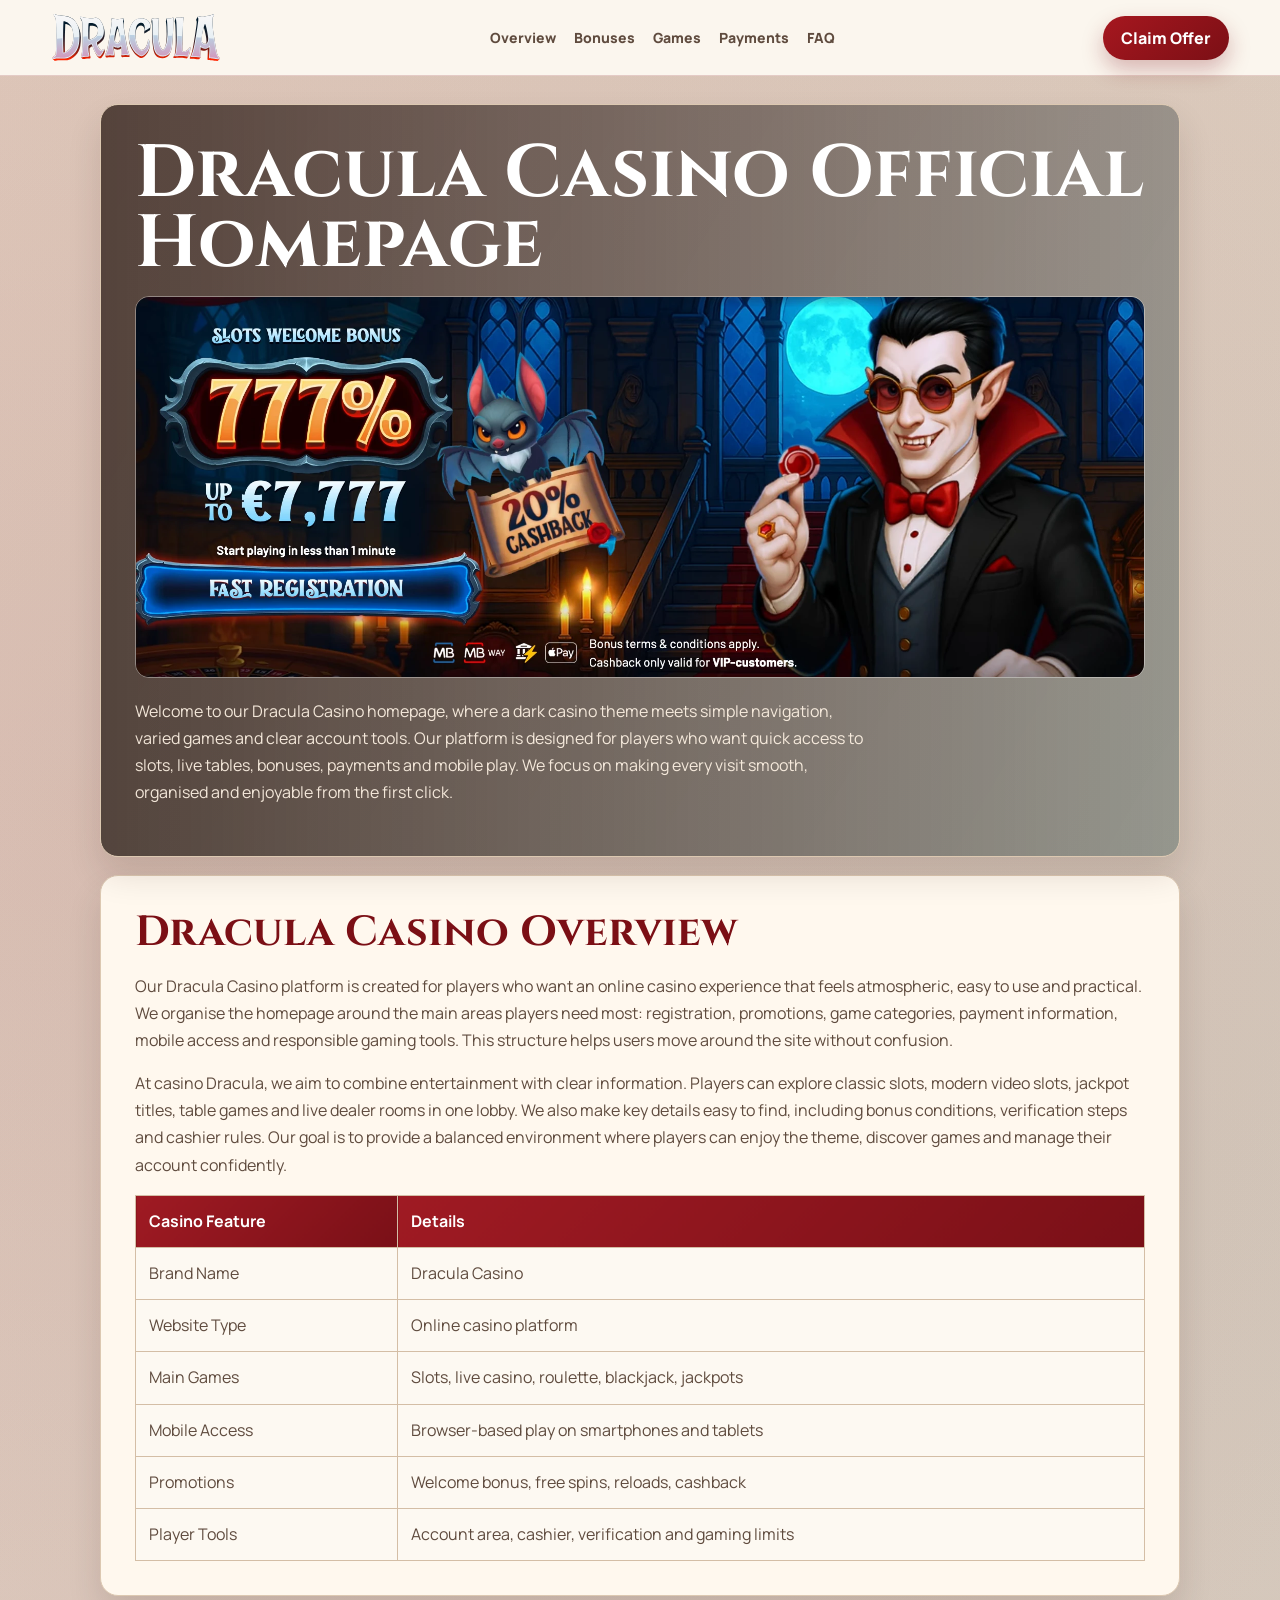
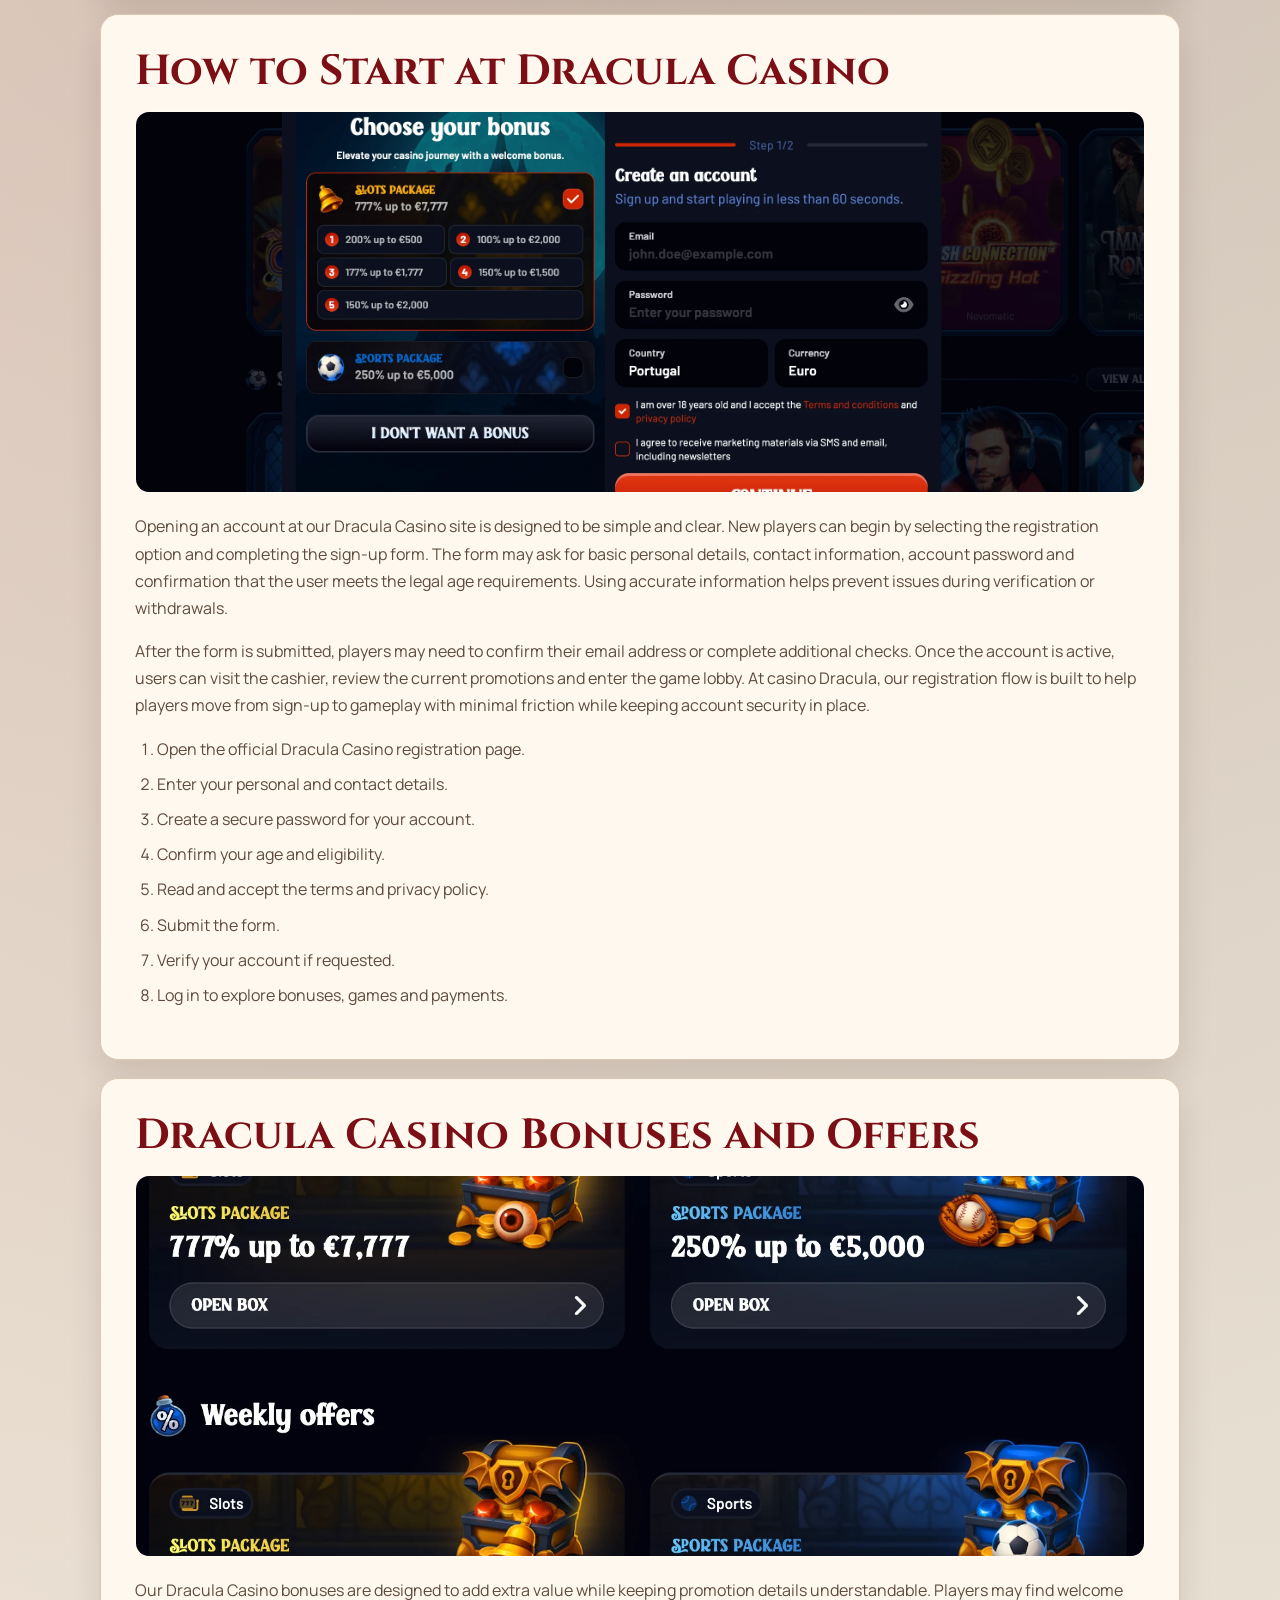
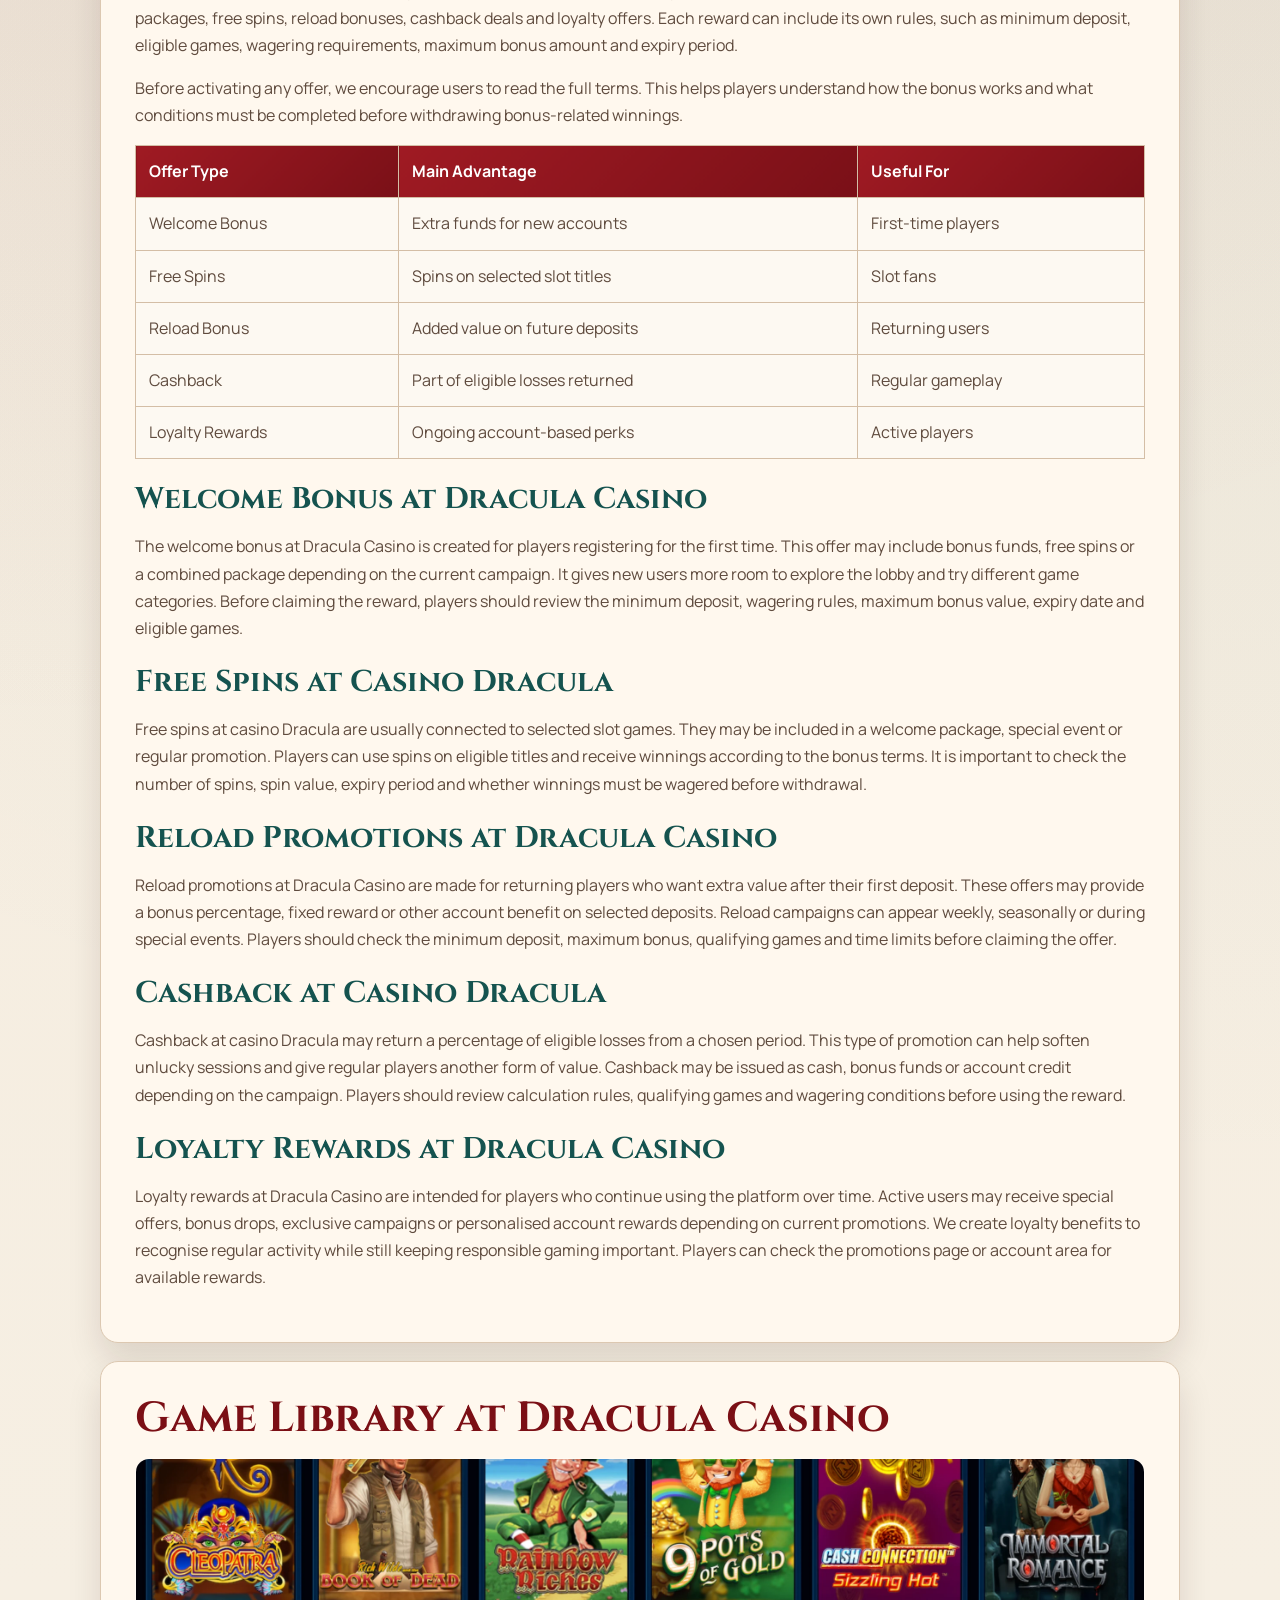
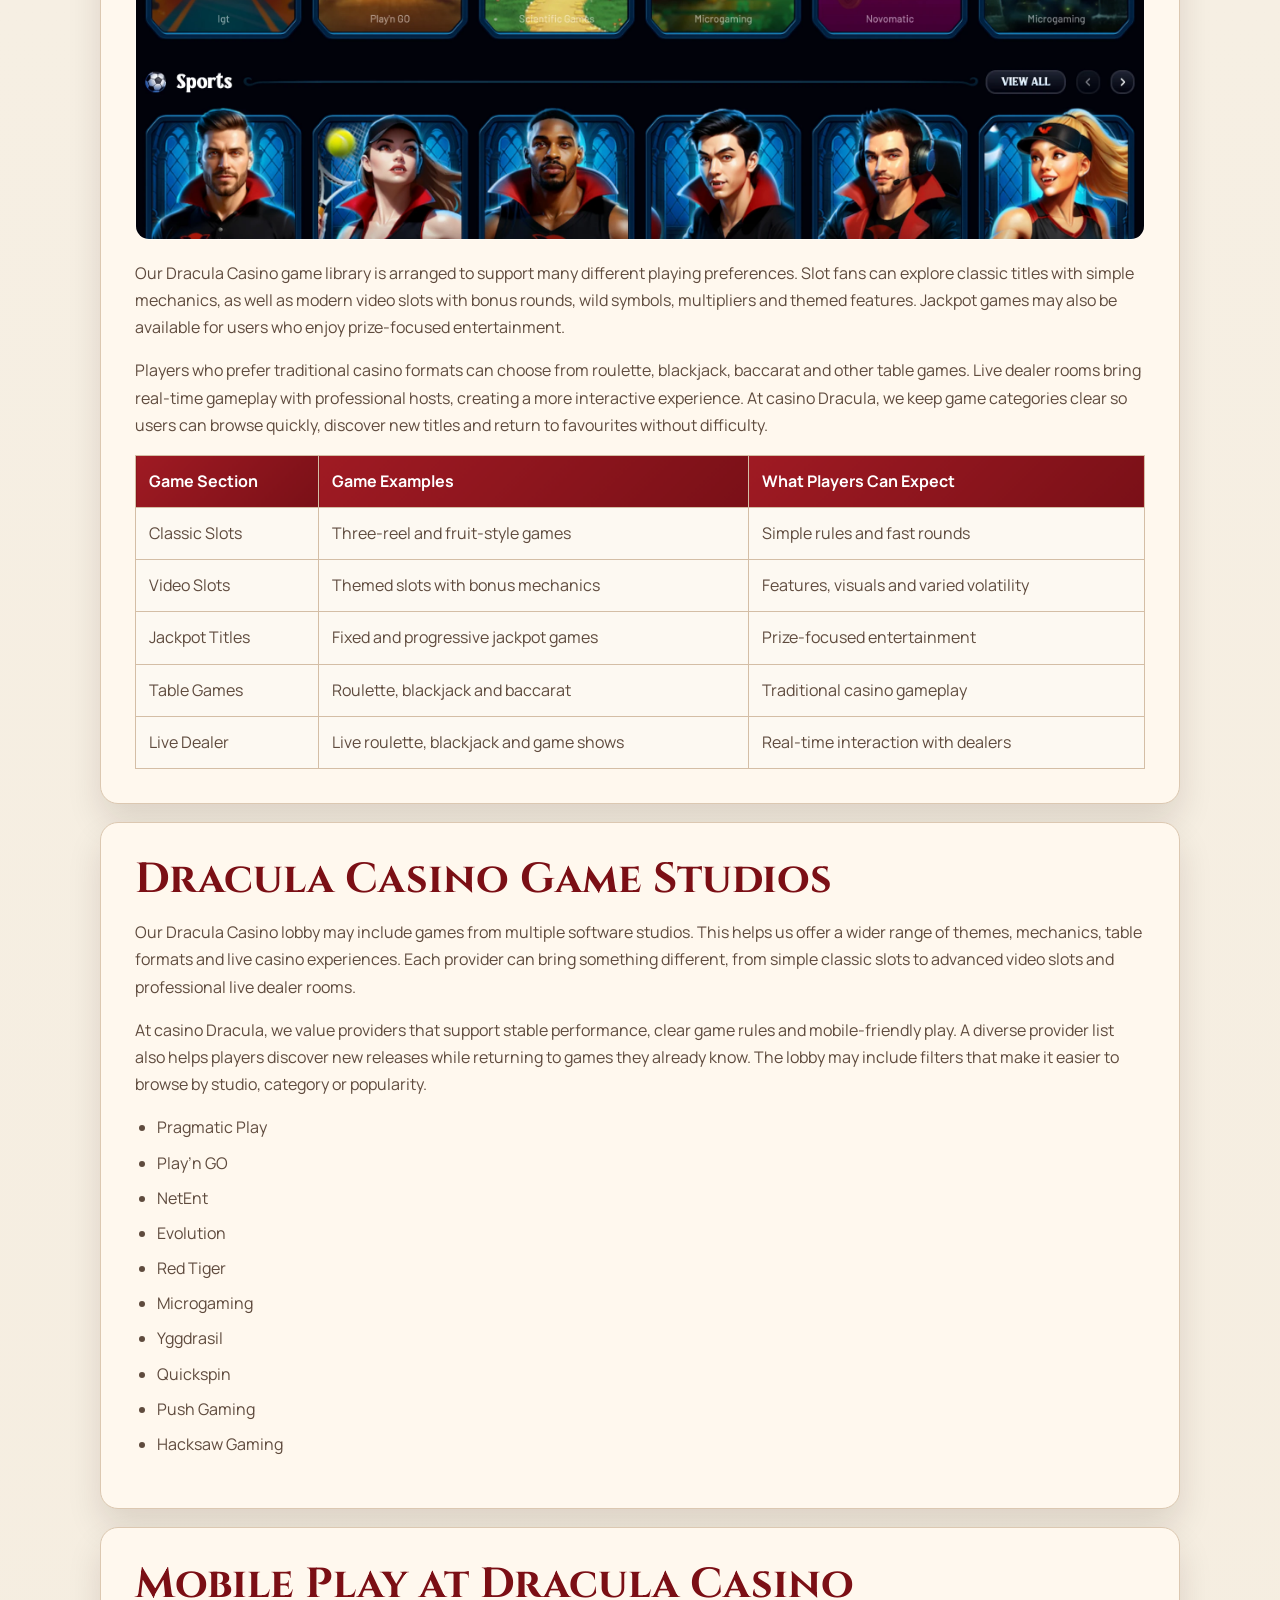
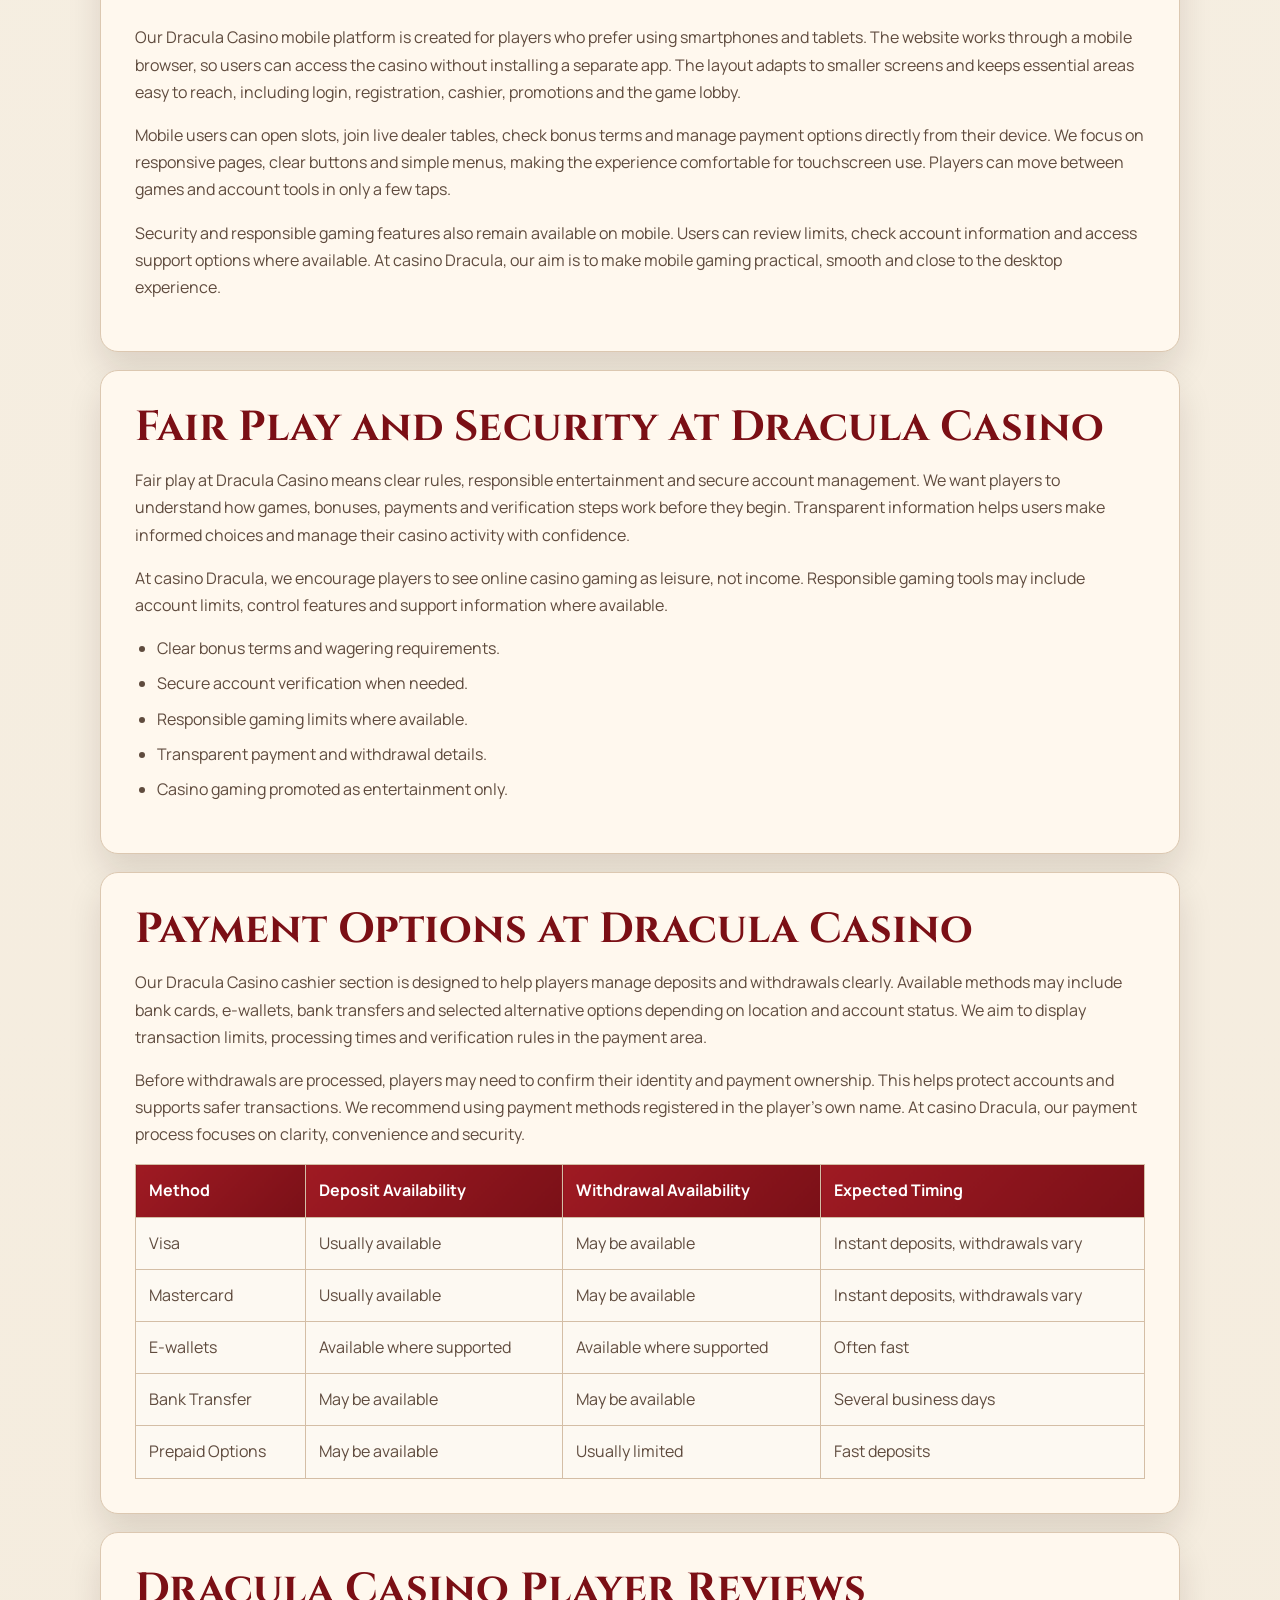
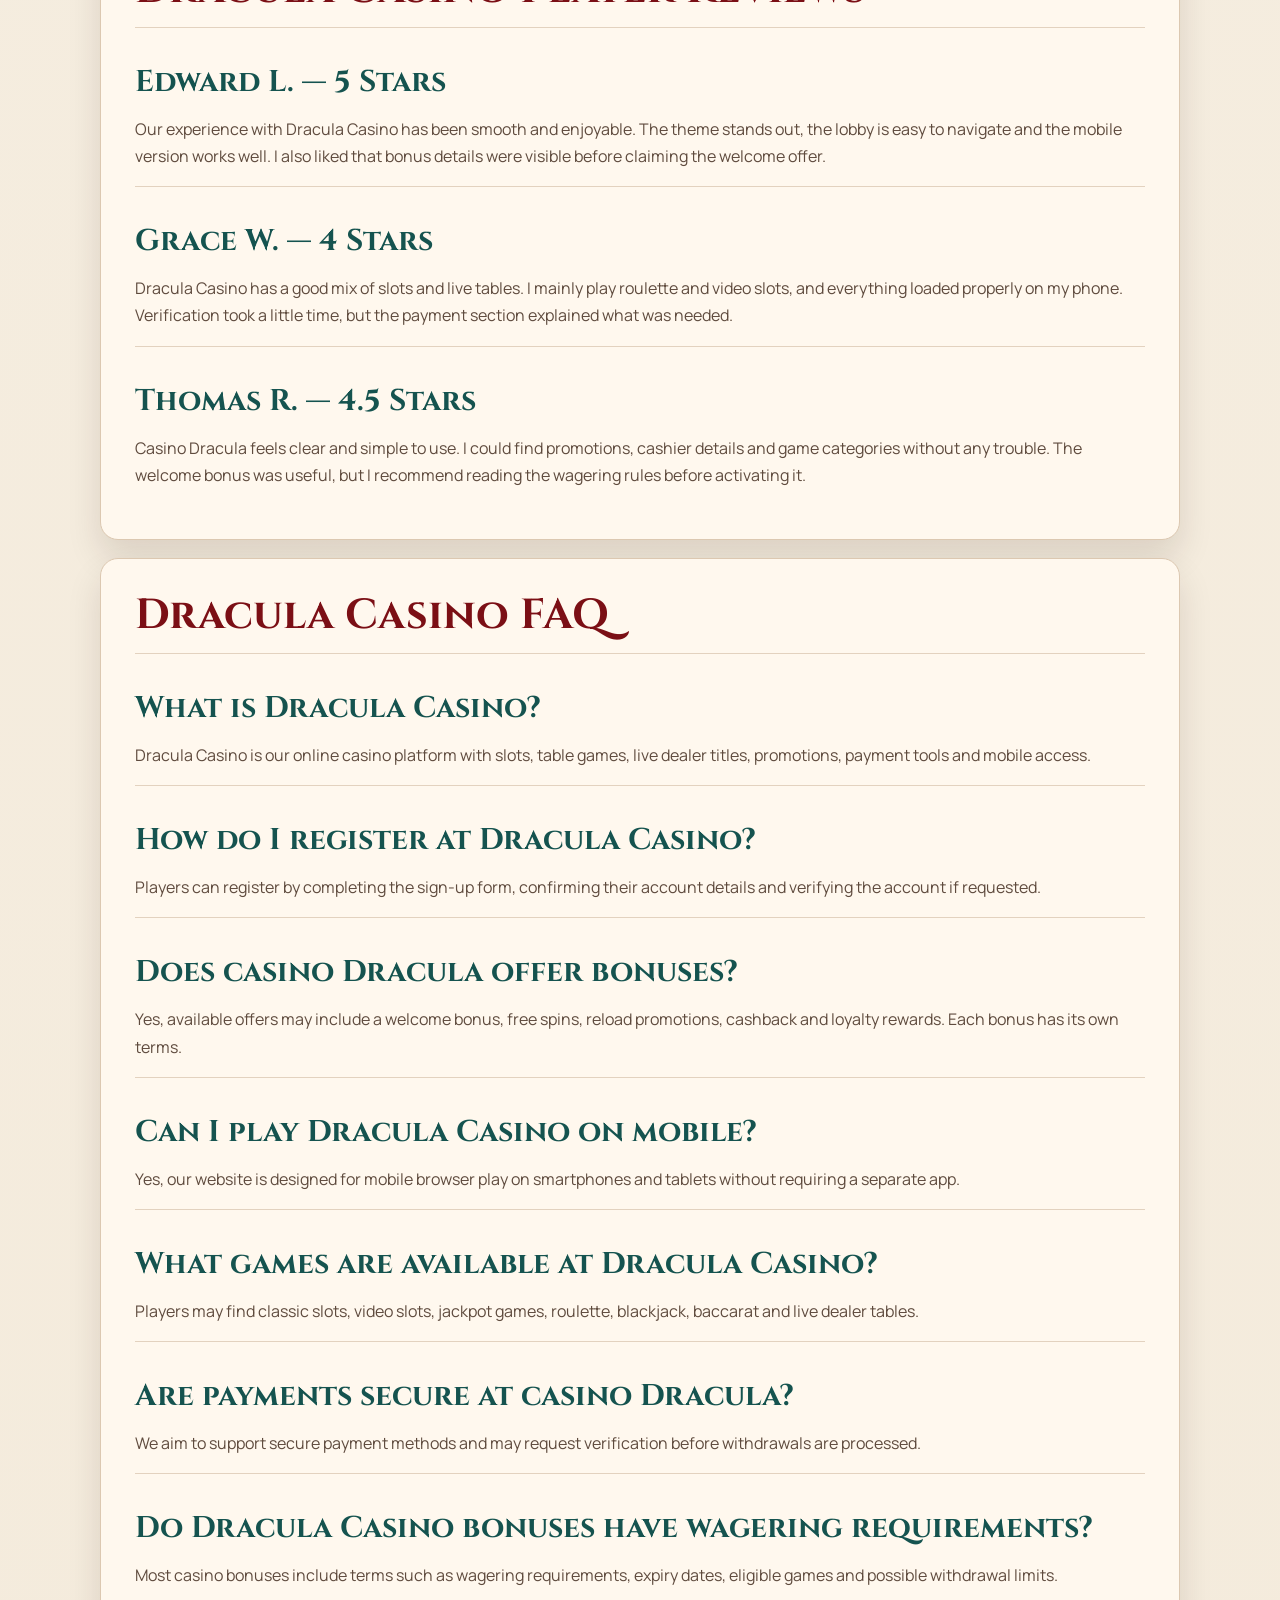
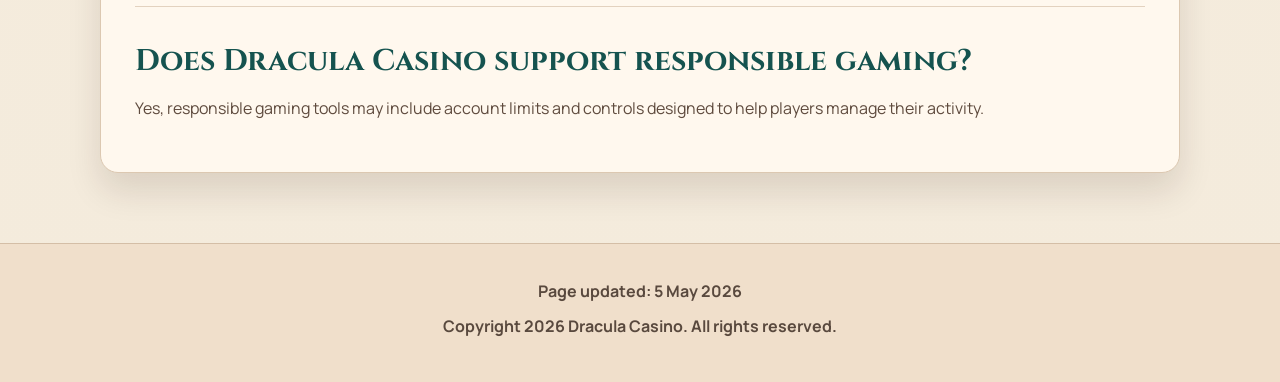
==== index.html @ 19143aee "Create Dracula Casino pidmina homepage variation" ====
<!DOCTYPE html>
<html lang="en-GB">
<head>
  <meta charset="UTF-8">
  <meta name="viewport" content="width=device-width, initial-scale=1.0">
  <title>Dracula Casino Official Site | Welcome Bonus & Online Casino Games</title>
  <meta name="description" content="Visit the official Dracula Casino homepage to explore welcome bonus offers, online slots, live dealer games, secure payment methods, mobile access and current promotions.">
  <link rel="icon" href="dracula casino images/favicon (6).ico">
  <link rel="stylesheet" href="styles.css">
</head>
<body>
  <header class="site-header">
    <a class="brand" href="#home" aria-label="Dracula Casino home">
      <img src="dracula casino images/dracula casino.svg" alt="Dracula Casino logo">
    </a>
    <nav class="top-nav" aria-label="Main navigation">
      <a href="#overview">Overview</a>
      <a href="#bonuses">Bonuses</a>
      <a href="#games">Games</a>
      <a href="#payments">Payments</a>
      <a href="#faq">FAQ</a>
    </nav>
    <a class="header-cta" href="#bonuses">Claim Offer</a>
  </header>

  <main class="page-shell">
    <section>
  <h1 id="home">Dracula Casino Official Homepage</h1>
  <figure class="inline-media hero-media"><img src="dracula casino images/dracula casino.webp" alt="Dracula Casino banner"></figure>
  <p>Welcome to our Dracula Casino homepage, where a dark casino theme meets simple navigation, varied games and clear account tools. Our platform is designed for players who want quick access to slots, live tables, bonuses, payments and mobile play. We focus on making every visit smooth, organised and enjoyable from the first click.</p>
</section>


<section>
  <h2 id="overview">Dracula Casino Overview</h2>
  <p>Our Dracula Casino platform is created for players who want an online casino experience that feels atmospheric, easy to use and practical. We organise the homepage around the main areas players need most: registration, promotions, game categories, payment information, mobile access and responsible gaming tools. This structure helps users move around the site without confusion.</p>
  <p>At casino Dracula, we aim to combine entertainment with clear information. Players can explore classic slots, modern video slots, jackpot titles, table games and live dealer rooms in one lobby. We also make key details easy to find, including bonus conditions, verification steps and cashier rules. Our goal is to provide a balanced environment where players can enjoy the theme, discover games and manage their account confidently.</p>


  <table>
    <thead>
      <tr>
        <th>Casino Feature</th>
        <th>Details</th>
      </tr>
    </thead>
    <tbody>
      <tr>
        <td>Brand Name</td>
        <td>Dracula Casino</td>
      </tr>
      <tr>
        <td>Website Type</td>
        <td>Online casino platform</td>
      </tr>
      <tr>
        <td>Main Games</td>
        <td>Slots, live casino, roulette, blackjack, jackpots</td>
      </tr>
      <tr>
        <td>Mobile Access</td>
        <td>Browser-based play on smartphones and tablets</td>
      </tr>
      <tr>
        <td>Promotions</td>
        <td>Welcome bonus, free spins, reloads, cashback</td>
      </tr>
      <tr>
        <td>Player Tools</td>
        <td>Account area, cashier, verification and gaming limits</td>
      </tr>
    </tbody>
  </table>
</section>


<section>
  <h2 id="start">How to Start at Dracula Casino</h2>
  <figure class="inline-media"><img src="dracula casino images/dracula casino registration.webp" alt="Dracula Casino registration"></figure>
  <p>Opening an account at our Dracula Casino site is designed to be simple and clear. New players can begin by selecting the registration option and completing the sign-up form. The form may ask for basic personal details, contact information, account password and confirmation that the user meets the legal age requirements. Using accurate information helps prevent issues during verification or withdrawals.</p>
  <p>After the form is submitted, players may need to confirm their email address or complete additional checks. Once the account is active, users can visit the cashier, review the current promotions and enter the game lobby. At casino Dracula, our registration flow is built to help players move from sign-up to gameplay with minimal friction while keeping account security in place.</p>


  <ol>
    <li>Open the official Dracula Casino registration page.</li>
    <li>Enter your personal and contact details.</li>
    <li>Create a secure password for your account.</li>
    <li>Confirm your age and eligibility.</li>
    <li>Read and accept the terms and privacy policy.</li>
    <li>Submit the form.</li>
    <li>Verify your account if requested.</li>
    <li>Log in to explore bonuses, games and payments.</li>
  </ol>
</section>


<section>
  <h2 id="bonuses">Dracula Casino Bonuses and Offers</h2>
  <figure class="inline-media"><img src="dracula casino images/dracula casino bonuses.webp" alt="Dracula Casino bonuses"></figure>
  <p>Our Dracula Casino bonuses are designed to add extra value while keeping promotion details understandable. Players may find welcome packages, free spins, reload bonuses, cashback deals and loyalty offers. Each reward can include its own rules, such as minimum deposit, eligible games, wagering requirements, maximum bonus amount and expiry period.</p>
  <p>Before activating any offer, we encourage users to read the full terms. This helps players understand how the bonus works and what conditions must be completed before withdrawing bonus-related winnings.</p>


  <table>
    <thead>
      <tr>
        <th>Offer Type</th>
        <th>Main Advantage</th>
        <th>Useful For</th>
      </tr>
    </thead>
    <tbody>
      <tr>
        <td>Welcome Bonus</td>
        <td>Extra funds for new accounts</td>
        <td>First-time players</td>
      </tr>
      <tr>
        <td>Free Spins</td>
        <td>Spins on selected slot titles</td>
        <td>Slot fans</td>
      </tr>
      <tr>
        <td>Reload Bonus</td>
        <td>Added value on future deposits</td>
        <td>Returning users</td>
      </tr>
      <tr>
        <td>Cashback</td>
        <td>Part of eligible losses returned</td>
        <td>Regular gameplay</td>
      </tr>
      <tr>
        <td>Loyalty Rewards</td>
        <td>Ongoing account-based perks</td>
        <td>Active players</td>
      </tr>
    </tbody>
  </table>


  <h3>Welcome Bonus at Dracula Casino</h3>
  <p>The welcome bonus at Dracula Casino is created for players registering for the first time. This offer may include bonus funds, free spins or a combined package depending on the current campaign. It gives new users more room to explore the lobby and try different game categories. Before claiming the reward, players should review the minimum deposit, wagering rules, maximum bonus value, expiry date and eligible games.</p>


  <h3>Free Spins at Casino Dracula</h3>
  <p>Free spins at casino Dracula are usually connected to selected slot games. They may be included in a welcome package, special event or regular promotion. Players can use spins on eligible titles and receive winnings according to the bonus terms. It is important to check the number of spins, spin value, expiry period and whether winnings must be wagered before withdrawal.</p>


  <h3>Reload Promotions at Dracula Casino</h3>
  <p>Reload promotions at Dracula Casino are made for returning players who want extra value after their first deposit. These offers may provide a bonus percentage, fixed reward or other account benefit on selected deposits. Reload campaigns can appear weekly, seasonally or during special events. Players should check the minimum deposit, maximum bonus, qualifying games and time limits before claiming the offer.</p>


  <h3>Cashback at Casino Dracula</h3>
  <p>Cashback at casino Dracula may return a percentage of eligible losses from a chosen period. This type of promotion can help soften unlucky sessions and give regular players another form of value. Cashback may be issued as cash, bonus funds or account credit depending on the campaign. Players should review calculation rules, qualifying games and wagering conditions before using the reward.</p>


  <h3>Loyalty Rewards at Dracula Casino</h3>
  <p>Loyalty rewards at Dracula Casino are intended for players who continue using the platform over time. Active users may receive special offers, bonus drops, exclusive campaigns or personalised account rewards depending on current promotions. We create loyalty benefits to recognise regular activity while still keeping responsible gaming important. Players can check the promotions page or account area for available rewards.</p>
</section>


<section>
  <h2 id="games">Game Library at Dracula Casino</h2>
  <figure class="inline-media"><img src="dracula casino images/dracula casino game selection.webp" alt="Dracula Casino game library"></figure>
  <p>Our Dracula Casino game library is arranged to support many different playing preferences. Slot fans can explore classic titles with simple mechanics, as well as modern video slots with bonus rounds, wild symbols, multipliers and themed features. Jackpot games may also be available for users who enjoy prize-focused entertainment.</p>
  <p>Players who prefer traditional casino formats can choose from roulette, blackjack, baccarat and other table games. Live dealer rooms bring real-time gameplay with professional hosts, creating a more interactive experience. At casino Dracula, we keep game categories clear so users can browse quickly, discover new titles and return to favourites without difficulty.</p>


  <table>
    <thead>
      <tr>
        <th>Game Section</th>
        <th>Game Examples</th>
        <th>What Players Can Expect</th>
      </tr>
    </thead>
    <tbody>
      <tr>
        <td>Classic Slots</td>
        <td>Three-reel and fruit-style games</td>
        <td>Simple rules and fast rounds</td>
      </tr>
      <tr>
        <td>Video Slots</td>
        <td>Themed slots with bonus mechanics</td>
        <td>Features, visuals and varied volatility</td>
      </tr>
      <tr>
        <td>Jackpot Titles</td>
        <td>Fixed and progressive jackpot games</td>
        <td>Prize-focused entertainment</td>
      </tr>
      <tr>
        <td>Table Games</td>
        <td>Roulette, blackjack and baccarat</td>
        <td>Traditional casino gameplay</td>
      </tr>
      <tr>
        <td>Live Dealer</td>
        <td>Live roulette, blackjack and game shows</td>
        <td>Real-time interaction with dealers</td>
      </tr>
    </tbody>
  </table>
</section>


<section>
  <h2 id="studios">Dracula Casino Game Studios</h2>
  <p>Our Dracula Casino lobby may include games from multiple software studios. This helps us offer a wider range of themes, mechanics, table formats and live casino experiences. Each provider can bring something different, from simple classic slots to advanced video slots and professional live dealer rooms.</p>
  <p>At casino Dracula, we value providers that support stable performance, clear game rules and mobile-friendly play. A diverse provider list also helps players discover new releases while returning to games they already know. The lobby may include filters that make it easier to browse by studio, category or popularity.</p>


  <ul>
    <li>Pragmatic Play</li>
    <li>Play’n GO</li>
    <li>NetEnt</li>
    <li>Evolution</li>
    <li>Red Tiger</li>
    <li>Microgaming</li>
    <li>Yggdrasil</li>
    <li>Quickspin</li>
    <li>Push Gaming</li>
    <li>Hacksaw Gaming</li>
  </ul>
</section>


<section>
  <h2 id="mobile">Mobile Play at Dracula Casino</h2>
  <p>Our Dracula Casino mobile platform is created for players who prefer using smartphones and tablets. The website works through a mobile browser, so users can access the casino without installing a separate app. The layout adapts to smaller screens and keeps essential areas easy to reach, including login, registration, cashier, promotions and the game lobby.</p>
  <p>Mobile users can open slots, join live dealer tables, check bonus terms and manage payment options directly from their device. We focus on responsive pages, clear buttons and simple menus, making the experience comfortable for touchscreen use. Players can move between games and account tools in only a few taps.</p>
  <p>Security and responsible gaming features also remain available on mobile. Users can review limits, check account information and access support options where available. At casino Dracula, our aim is to make mobile gaming practical, smooth and close to the desktop experience.</p>
</section>


<section>
  <h2 id="fairplay">Fair Play and Security at Dracula Casino</h2>
  <p>Fair play at Dracula Casino means clear rules, responsible entertainment and secure account management. We want players to understand how games, bonuses, payments and verification steps work before they begin. Transparent information helps users make informed choices and manage their casino activity with confidence.</p>
  <p>At casino Dracula, we encourage players to see online casino gaming as leisure, not income. Responsible gaming tools may include account limits, control features and support information where available.</p>


  <ul>
    <li>Clear bonus terms and wagering requirements.</li>
    <li>Secure account verification when needed.</li>
    <li>Responsible gaming limits where available.</li>
    <li>Transparent payment and withdrawal details.</li>
    <li>Casino gaming promoted as entertainment only.</li>
  </ul>
</section>


<section>
  <h2 id="payments">Payment Options at Dracula Casino</h2>
  <p>Our Dracula Casino cashier section is designed to help players manage deposits and withdrawals clearly. Available methods may include bank cards, e-wallets, bank transfers and selected alternative options depending on location and account status. We aim to display transaction limits, processing times and verification rules in the payment area.</p>
  <p>Before withdrawals are processed, players may need to confirm their identity and payment ownership. This helps protect accounts and supports safer transactions. We recommend using payment methods registered in the player’s own name. At casino Dracula, our payment process focuses on clarity, convenience and security.</p>


  <table>
    <thead>
      <tr>
        <th>Method</th>
        <th>Deposit Availability</th>
        <th>Withdrawal Availability</th>
        <th>Expected Timing</th>
      </tr>
    </thead>
    <tbody>
      <tr>
        <td>Visa</td>
        <td>Usually available</td>
        <td>May be available</td>
        <td>Instant deposits, withdrawals vary</td>
      </tr>
      <tr>
        <td>Mastercard</td>
        <td>Usually available</td>
        <td>May be available</td>
        <td>Instant deposits, withdrawals vary</td>
      </tr>
      <tr>
        <td>E-wallets</td>
        <td>Available where supported</td>
        <td>Available where supported</td>
        <td>Often fast</td>
      </tr>
      <tr>
        <td>Bank Transfer</td>
        <td>May be available</td>
        <td>May be available</td>
        <td>Several business days</td>
      </tr>
      <tr>
        <td>Prepaid Options</td>
        <td>May be available</td>
        <td>Usually limited</td>
        <td>Fast deposits</td>
      </tr>
    </tbody>
  </table>
</section>


<section>
  <h2 id="reviews">Dracula Casino Player Reviews</h2>


  <article>
    <h3>Edward L. — 5 Stars</h3>
    <p>Our experience with Dracula Casino has been smooth and enjoyable. The theme stands out, the lobby is easy to navigate and the mobile version works well. I also liked that bonus details were visible before claiming the welcome offer.</p>
  </article>


  <article>
    <h3>Grace W. — 4 Stars</h3>
    <p>Dracula Casino has a good mix of slots and live tables. I mainly play roulette and video slots, and everything loaded properly on my phone. Verification took a little time, but the payment section explained what was needed.</p>
  </article>


  <article>
    <h3>Thomas R. — 4.5 Stars</h3>
    <p>Casino Dracula feels clear and simple to use. I could find promotions, cashier details and game categories without any trouble. The welcome bonus was useful, but I recommend reading the wagering rules before activating it.</p>
  </article>
</section>


<section>
  <h2 id="faq">Dracula Casino FAQ</h2>


  <div>
    <h3>What is Dracula Casino?</h3>
    <p>Dracula Casino is our online casino platform with slots, table games, live dealer titles, promotions, payment tools and mobile access.</p>
  </div>


  <div>
    <h3>How do I register at Dracula Casino?</h3>
    <p>Players can register by completing the sign-up form, confirming their account details and verifying the account if requested.</p>
  </div>


  <div>
    <h3>Does casino Dracula offer bonuses?</h3>
    <p>Yes, available offers may include a welcome bonus, free spins, reload promotions, cashback and loyalty rewards. Each bonus has its own terms.</p>
  </div>


  <div>
    <h3>Can I play Dracula Casino on mobile?</h3>
    <p>Yes, our website is designed for mobile browser play on smartphones and tablets without requiring a separate app.</p>
  </div>


  <div>
    <h3>What games are available at Dracula Casino?</h3>
    <p>Players may find classic slots, video slots, jackpot games, roulette, blackjack, baccarat and live dealer tables.</p>
  </div>


  <div>
    <h3>Are payments secure at casino Dracula?</h3>
    <p>We aim to support secure payment methods and may request verification before withdrawals are processed.</p>
  </div>


  <div>
    <h3>Do Dracula Casino bonuses have wagering requirements?</h3>
    <p>Most casino bonuses include terms such as wagering requirements, expiry dates, eligible games and possible withdrawal limits.</p>
  </div>


  <div>
    <h3>Does Dracula Casino support responsible gaming?</h3>
    <p>Yes, responsible gaming tools may include account limits and controls designed to help players manage their activity.</p>
  </div>
</section>
  </main>

  <footer class="site-footer">
    <p>Page updated: <time datetime="2026-05-05">5 May 2026</time></p>
    <p>Copyright 2026 Dracula Casino. All rights reserved.</p>
  </footer>

  <script src="script.js"></script>
</body>
</html>
---- styles.css ----
@import url("https://fonts.googleapis.com/css2?family=Cinzel:wght@600;700;800&family=Manrope:wght@400;500;700;800&display=swap");
:root {
  --bg: #f6efe3;
  --bg-soft: #fdf9f2;
  --ink: #231810;
  --muted: #5f4b3e;
  --line: #dcc8b1;
  --primary: #a6171f;
  --primary-deep: #7b0f15;
  --accent: #1d6660;
  --card: #fff8ee;
  --shadow: 0 18px 34px rgba(41, 20, 6, 0.12);
}
* { box-sizing: border-box; }
html { scroll-behavior: smooth; }
body {
  margin: 0;
  color: var(--ink);
  font-family: "Manrope", "Segoe UI", sans-serif;
  background: radial-gradient(circle at 6% 8%, rgba(166, 23, 31, 0.16), transparent 34%), radial-gradient(circle at 92% 12%, rgba(29, 102, 96, 0.14), transparent 36%), linear-gradient(180deg, #f3e6d5 0%, var(--bg) 48%, #f4ebdc 100%);
}
img { display: block; max-width: 100%; }
a { color: inherit; }
.site-header {
  position: sticky;
  top: 0;
  z-index: 20;
  min-height: 76px;
  display: grid;
  grid-template-columns: auto 1fr auto;
  align-items: center;
  gap: 20px;
  padding: 12px clamp(14px, 4vw, 52px);
  border-bottom: 1px solid rgba(123, 15, 21, 0.18);
  background: rgba(253, 249, 242, 0.94);
  backdrop-filter: blur(10px);
}
.brand img { width: 170px; }
.top-nav { display: flex; justify-content: center; flex-wrap: wrap; gap: 18px; }
.top-nav a { text-decoration: none; font-weight: 800; font-size: 14px; color: var(--muted); }
.top-nav a:hover { color: var(--primary); }
.header-cta {
  min-height: 44px;
  padding: 0 18px;
  border-radius: 999px;
  display: inline-flex;
  align-items: center;
  justify-content: center;
  background: linear-gradient(140deg, var(--primary), var(--primary-deep));
  color: #fff;
  font-weight: 800;
  text-decoration: none;
  box-shadow: 0 10px 22px rgba(123, 15, 21, 0.28);
}
.page-shell {
  width: min(1080px, calc(100% - 28px));
  margin: 28px auto 70px;
  display: grid;
  gap: 18px;
}
.page-shell > section {
  border: 1px solid var(--line);
  border-radius: 18px;
  background: var(--card);
  box-shadow: var(--shadow);
  padding: clamp(20px, 4vw, 34px);
}
.page-shell > section:first-child {
  position: relative;
  overflow: hidden;
  background: linear-gradient(90deg, rgba(35, 24, 16, 0.75), rgba(35, 24, 16, 0.35)), linear-gradient(120deg, rgba(166, 23, 31, 0.24), rgba(29, 102, 96, 0.2)), var(--card);
  color: #fff;
}
.page-shell > section:first-child p { color: rgba(255, 243, 229, 0.92); max-width: 74ch; }
h1, h2, h3 { font-family: "Cinzel", Georgia, serif; letter-spacing: 0; }
h1 { margin: 0 0 16px; line-height: 0.95; font-size: clamp(34px, 7vw, 74px); }
h2 { margin: 0 0 14px; color: var(--primary-deep); line-height: 1.1; font-size: clamp(25px, 4.4vw, 42px); }
h3 { margin: 22px 0 10px; color: #15534f; line-height: 1.2; font-size: clamp(20px, 3.4vw, 30px); }
p, li, td, th { color: var(--muted); line-height: 1.7; }
.page-shell > section:first-child h1,
.page-shell > section:first-child h2,
.page-shell > section:first-child h3 { color: #fff; }
.inline-media { margin: 16px 0 20px; border-radius: 14px; overflow: hidden; border: 1px solid rgba(255, 255, 255, 0.35); }
.inline-media img { width: 100%; max-height: 380px; object-fit: cover; }
.hero-media { margin-top: 8px; }
table { width: 100%; border-collapse: collapse; margin-top: 16px; min-width: 640px; background: var(--bg-soft); }
th, td { text-align: left; vertical-align: top; border: 1px solid #d4bea6; padding: 12px 13px; }
th { color: #fff; background: linear-gradient(135deg, #9f1a23, #7a1017); }
ul, ol { padding-left: 22px; }
li + li { margin-top: 8px; }
.page-shell section:nth-last-child(2) article,
.page-shell section:last-child > div { border-top: 1px solid #e3d2bf; margin-top: 14px; padding-top: 14px; }
.faq-item { border-top: 1px solid #e3d2bf; padding-top: 14px; margin-top: 14px; }
.faq-question {
  width: 100%;
  border: 0;
  background: transparent;
  text-align: left;
  font: inherit;
  color: var(--ink);
  font-family: "Cinzel", Georgia, serif;
  font-size: clamp(18px, 3vw, 24px);
  cursor: pointer;
  display: flex;
  justify-content: space-between;
  align-items: center;
  gap: 12px;
  padding: 0;
}
.faq-question span:last-child { width: 28px; height: 28px; border-radius: 50%; display: inline-flex; align-items: center; justify-content: center; color: #fff; background: var(--accent); font-weight: 900; }
.faq-answer { margin-top: 10px; }
.faq-answer[hidden] { display: none; }
.site-footer { padding: 26px 14px 34px; text-align: center; border-top: 1px solid #d4bea6; background: #f0dfcb; }
.site-footer p { margin: 8px 0; color: #59493e; font-weight: 700; }
@media (max-width: 820px) {
  .site-header { grid-template-columns: auto auto; gap: 8px; min-height: 58px; padding: 10px 12px; }
  .brand img { width: 108px; }
  .top-nav { display: none; }
  .header-cta { min-height: 36px; font-size: 13px; padding: 0 12px; }
  table { min-width: 560px; }
}
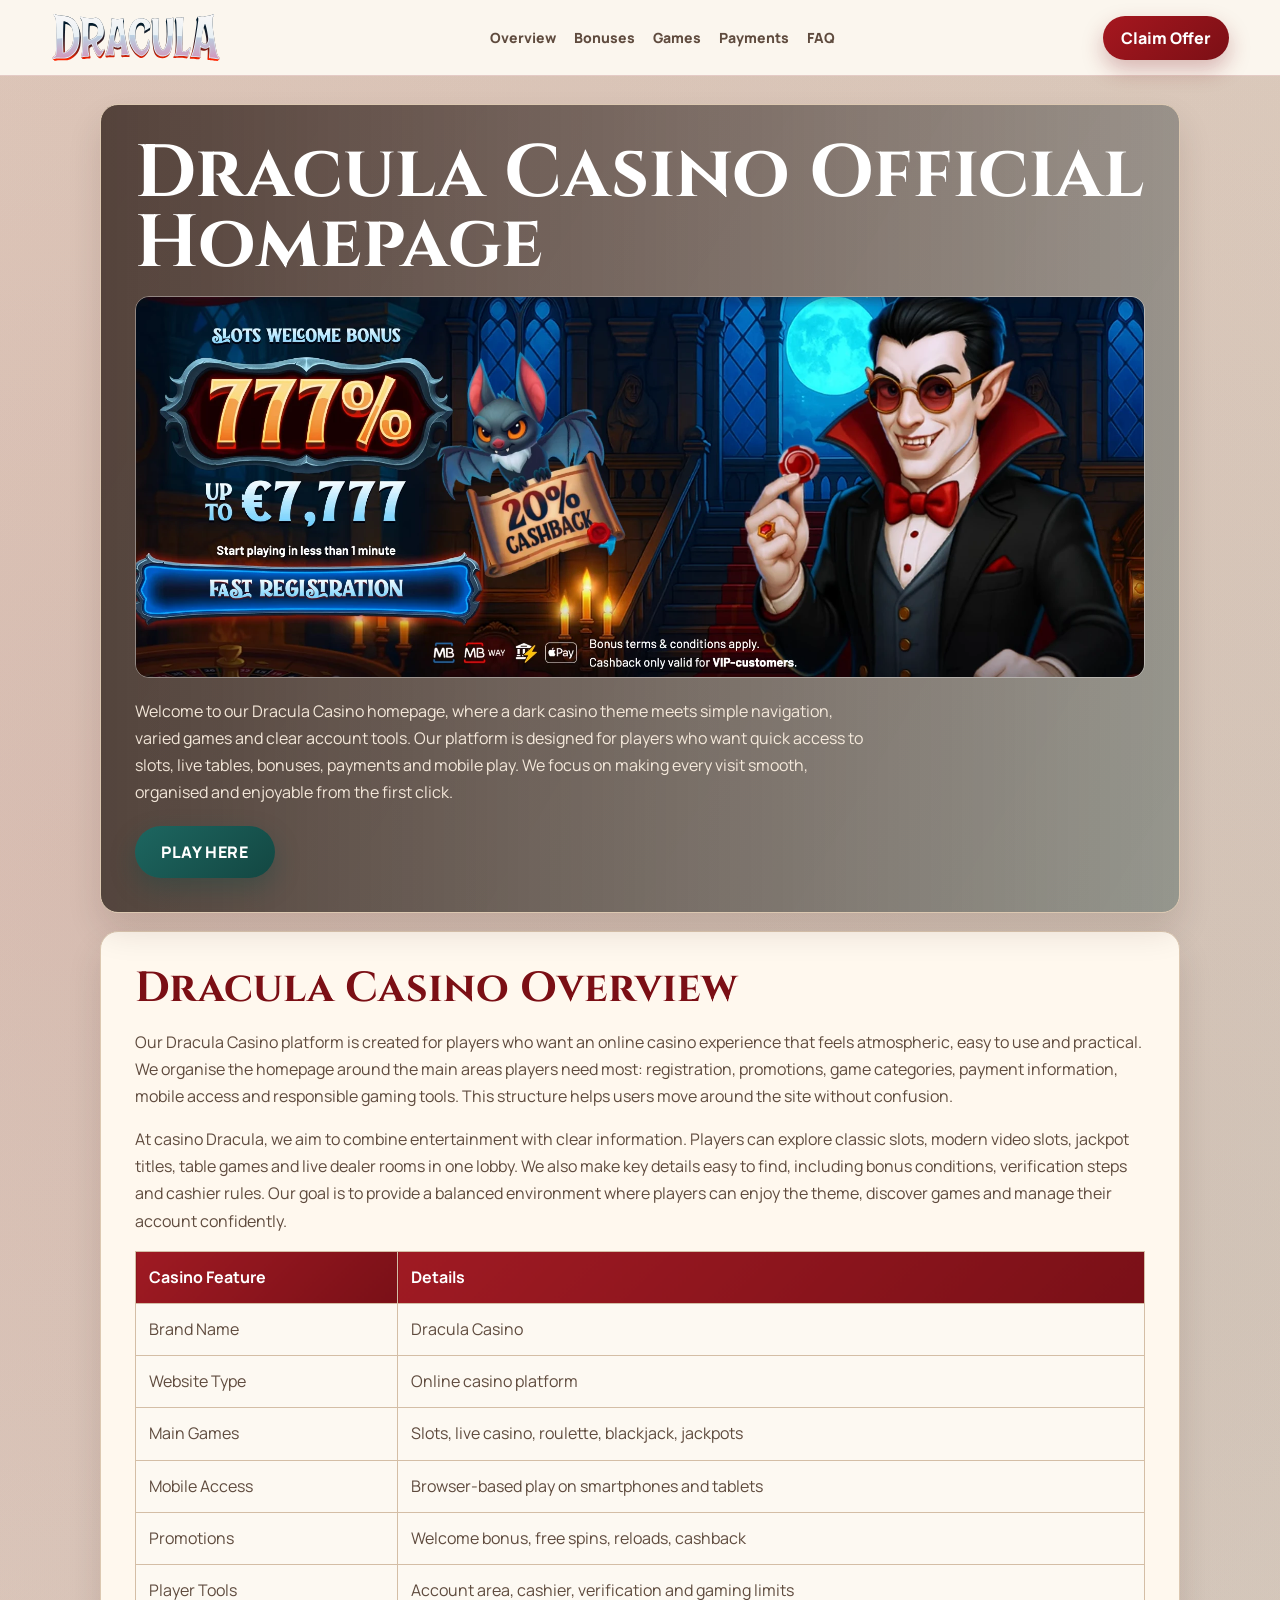
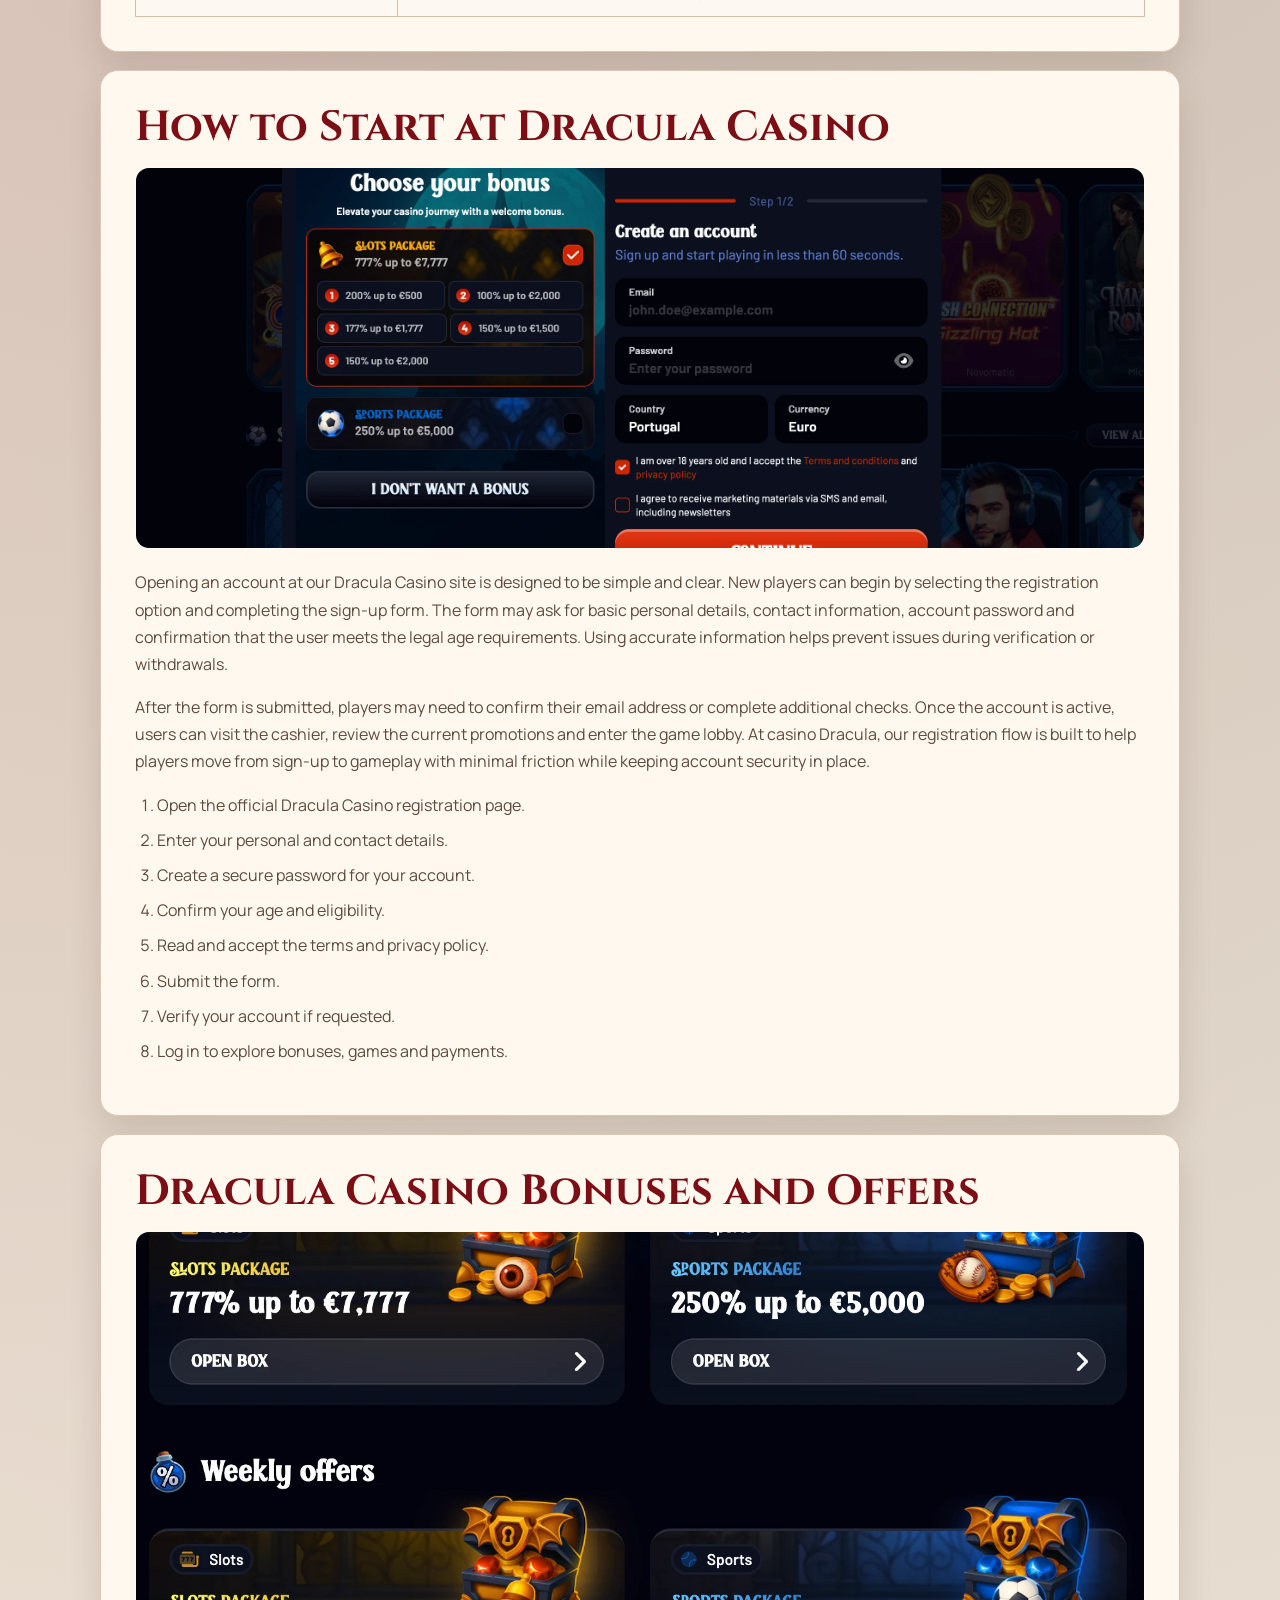
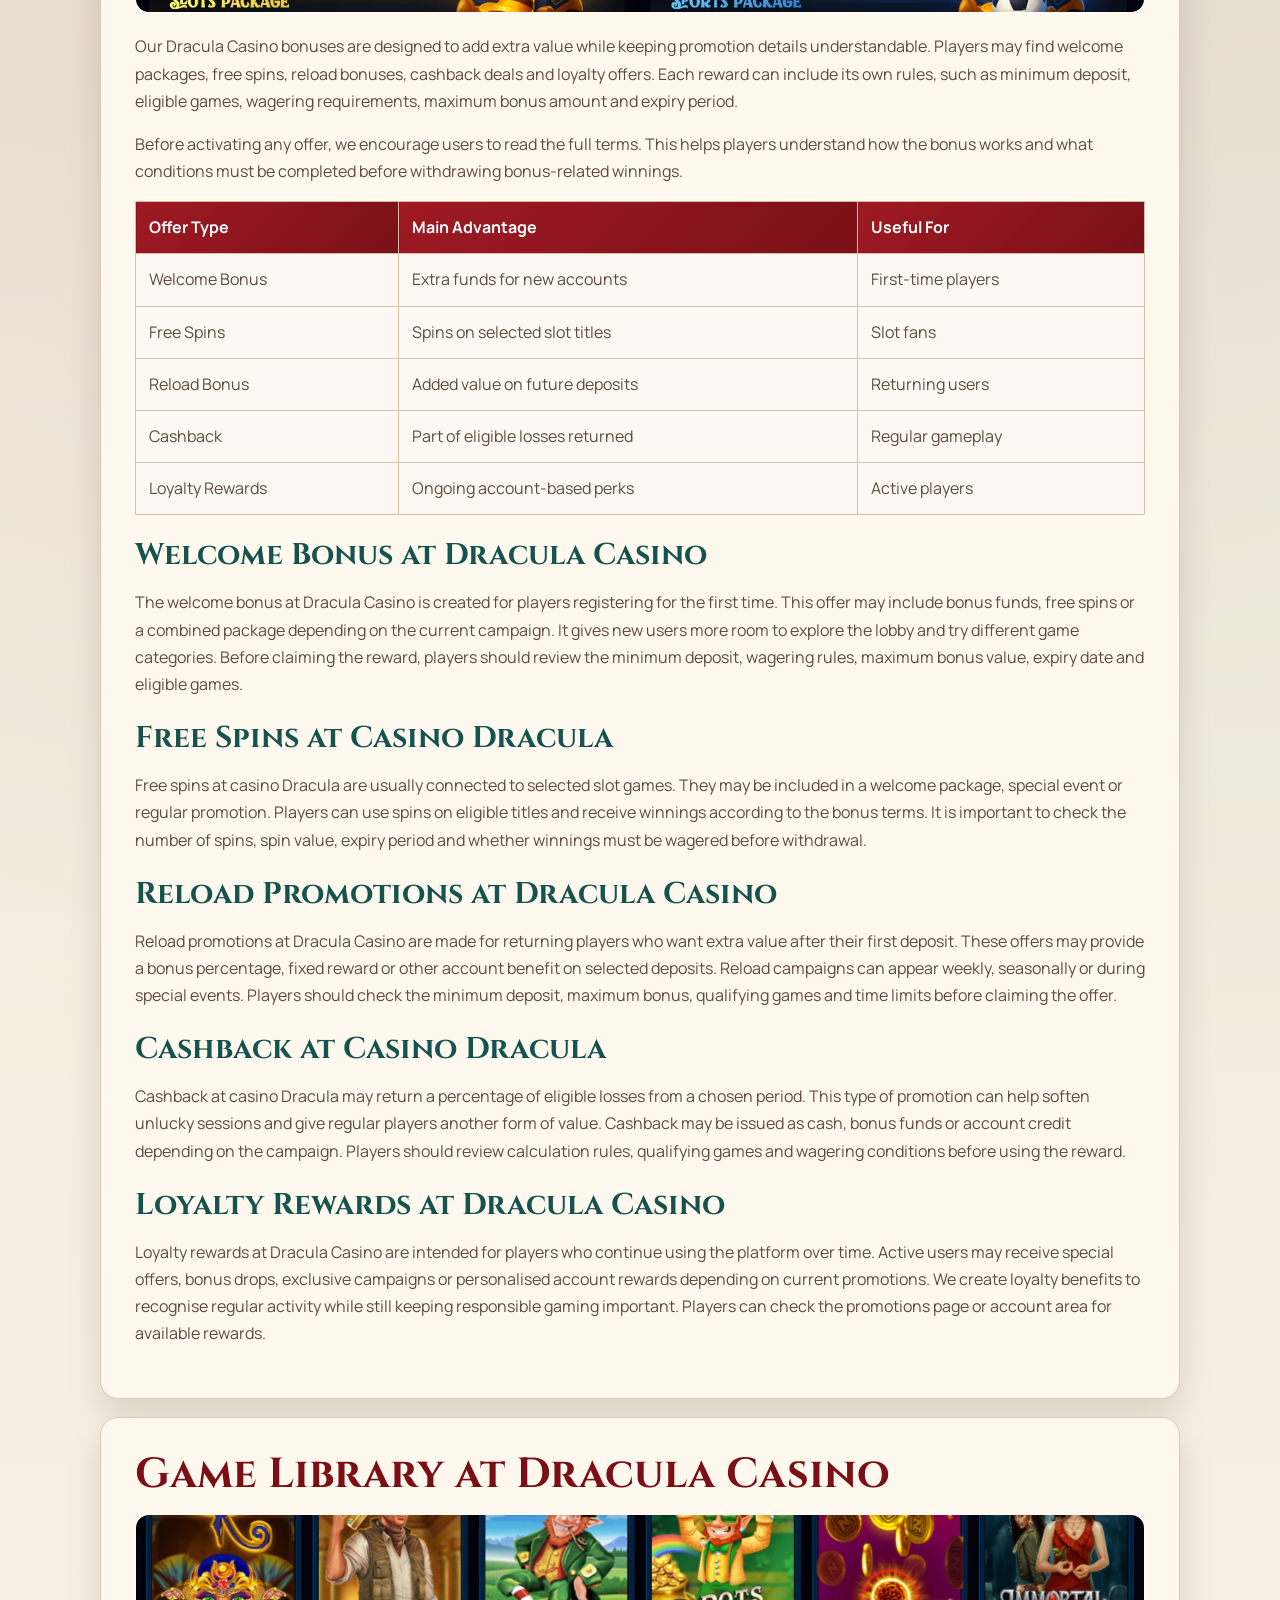
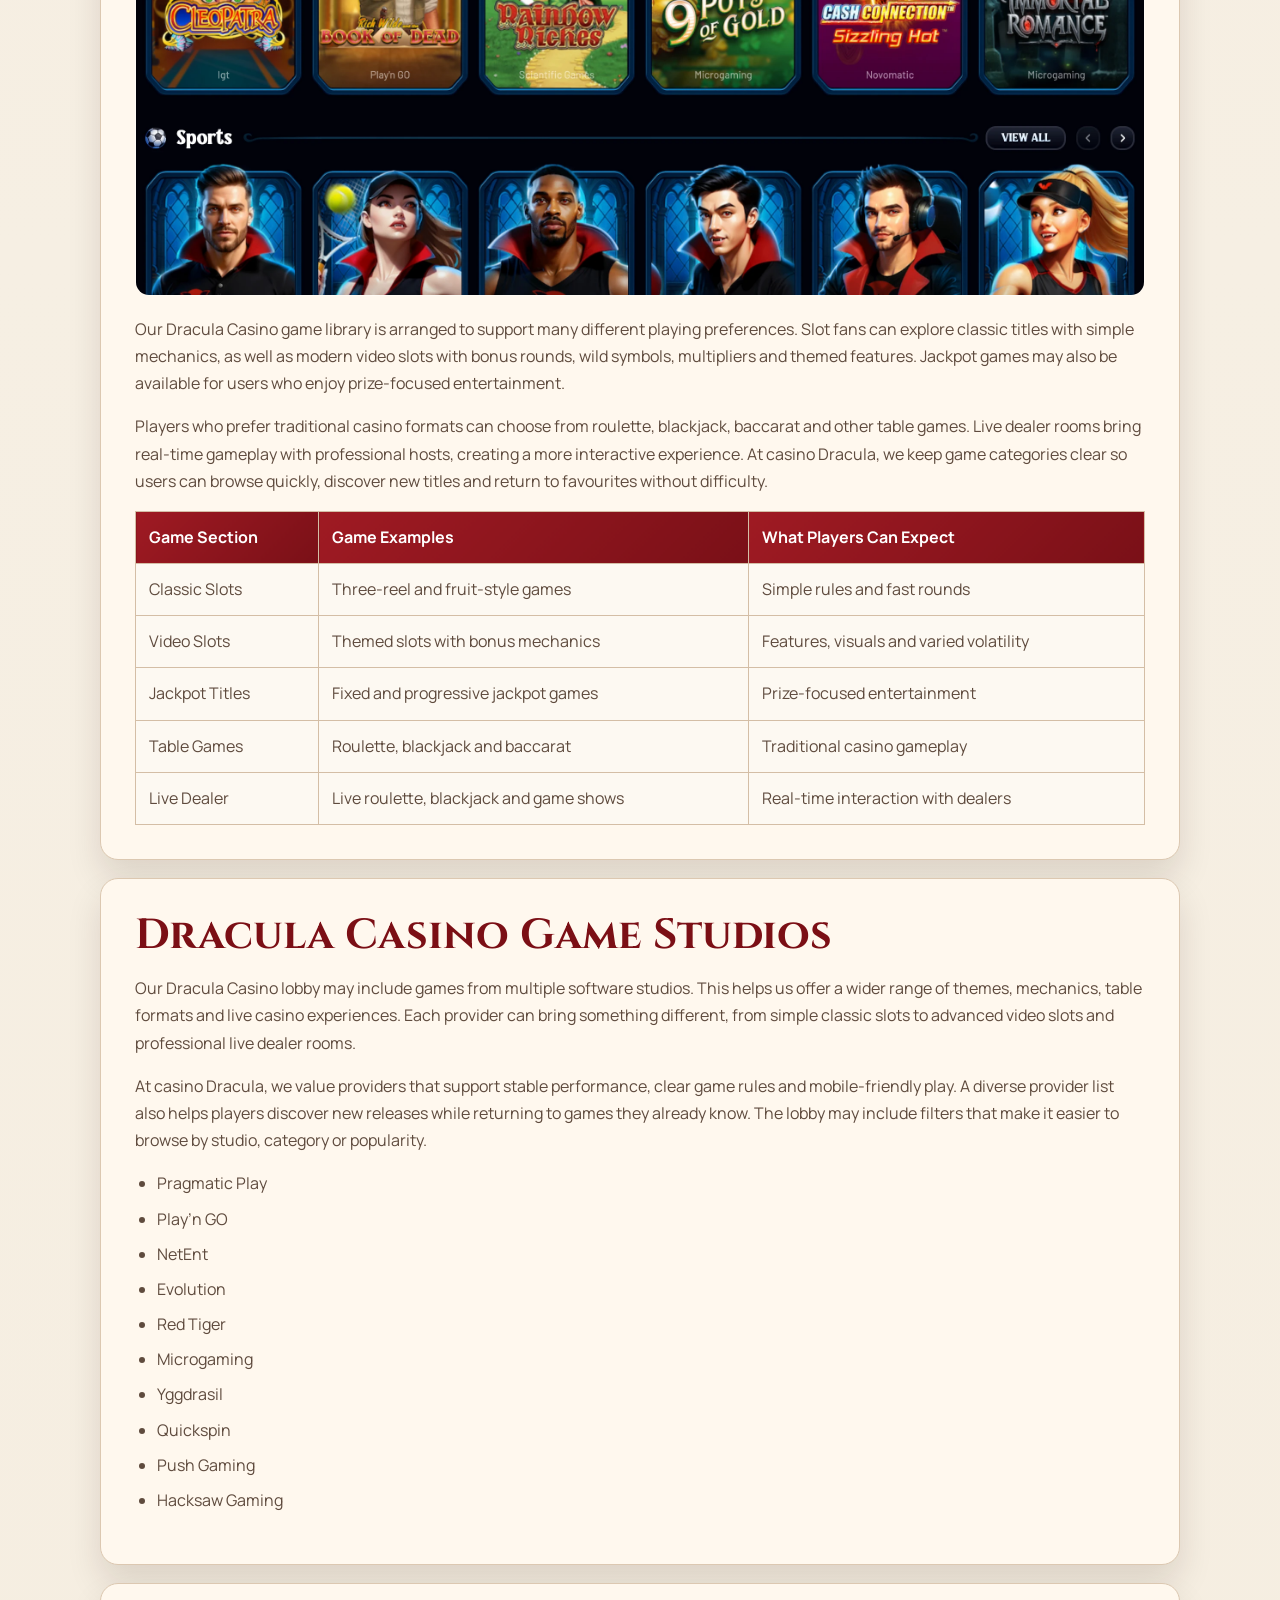
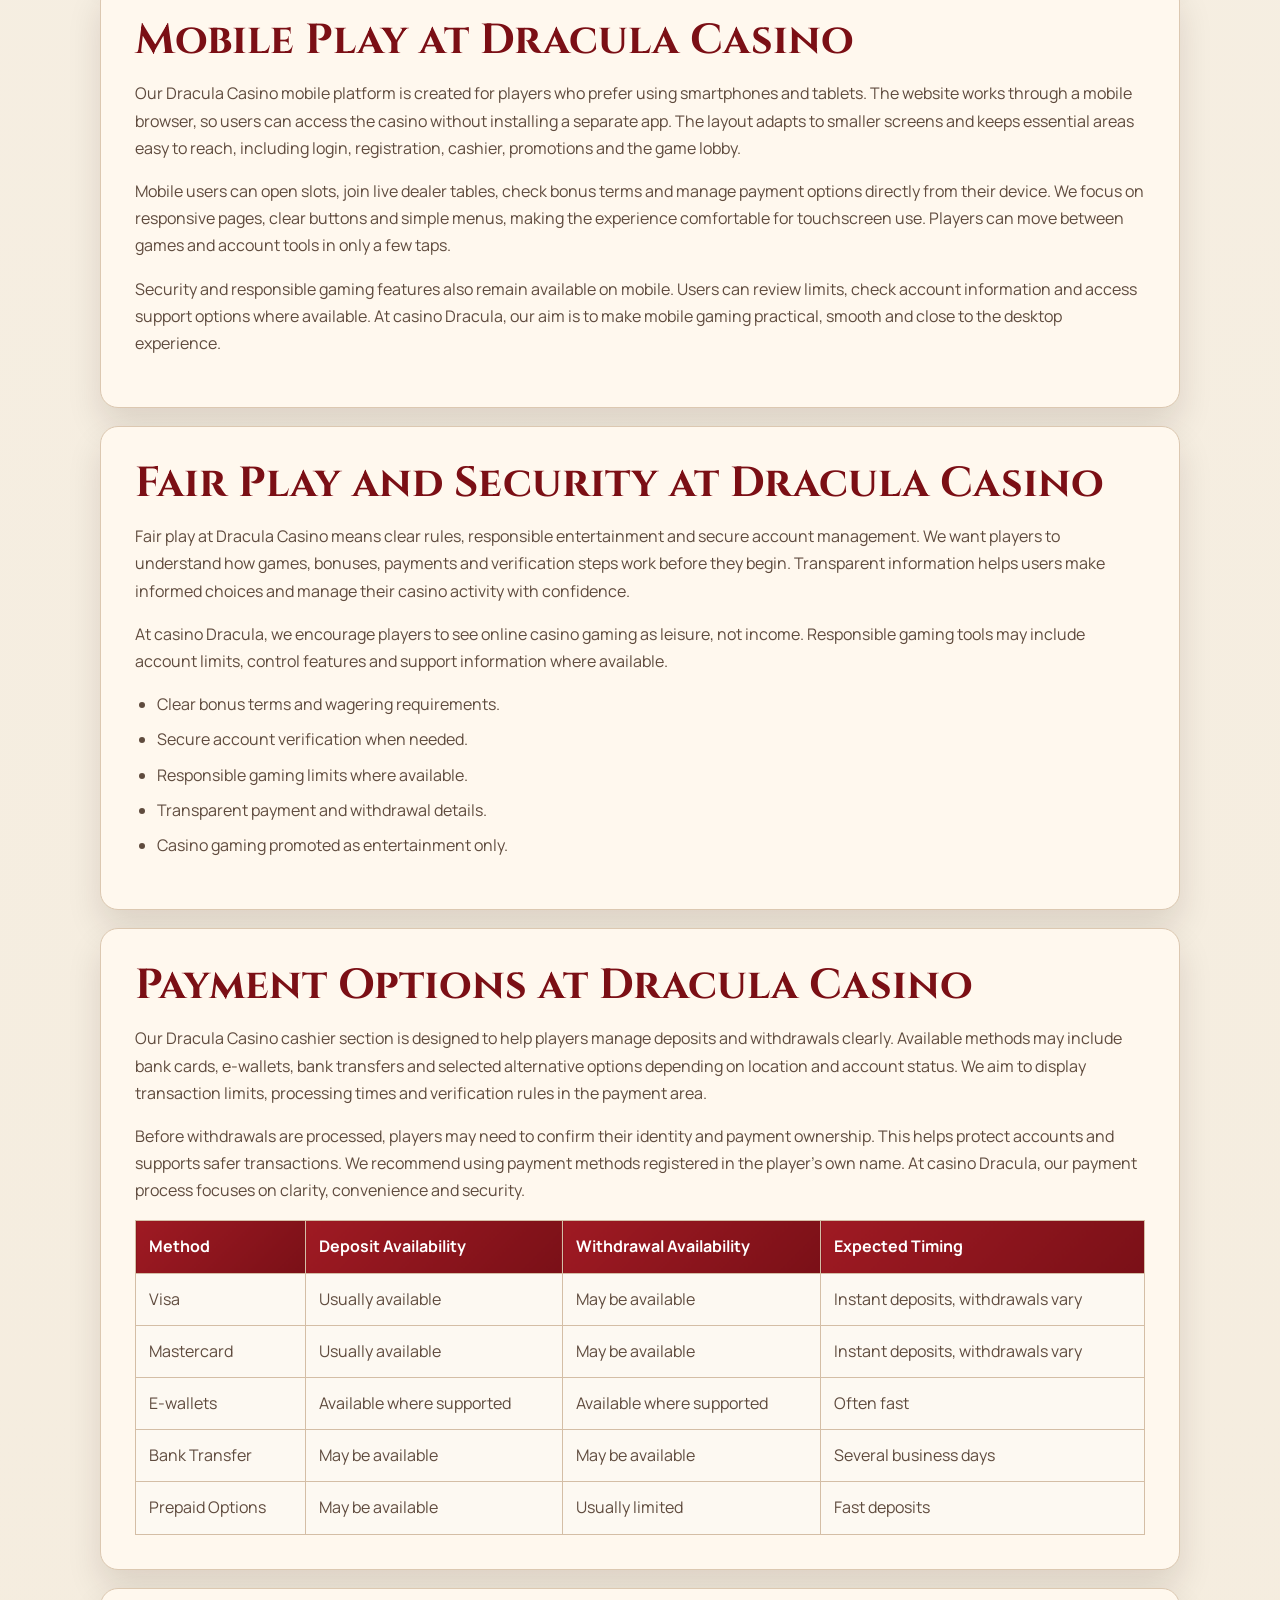
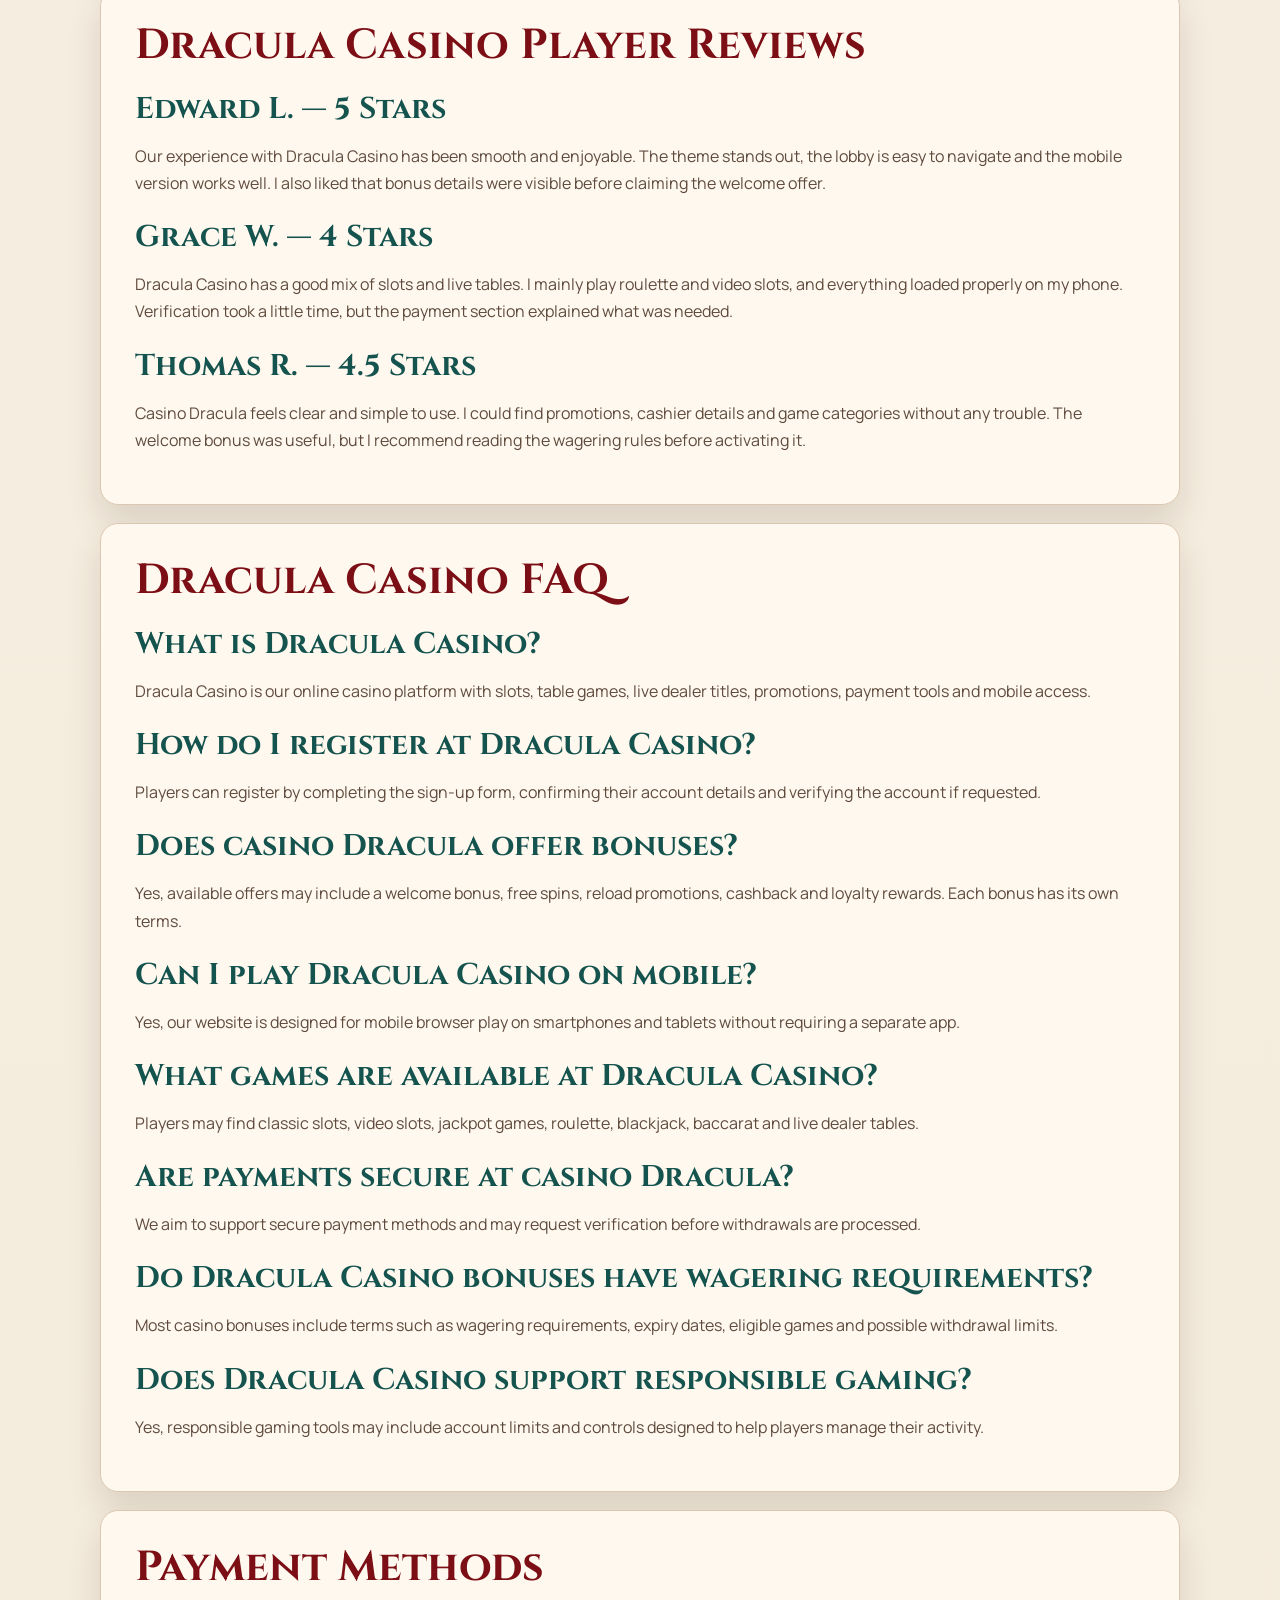
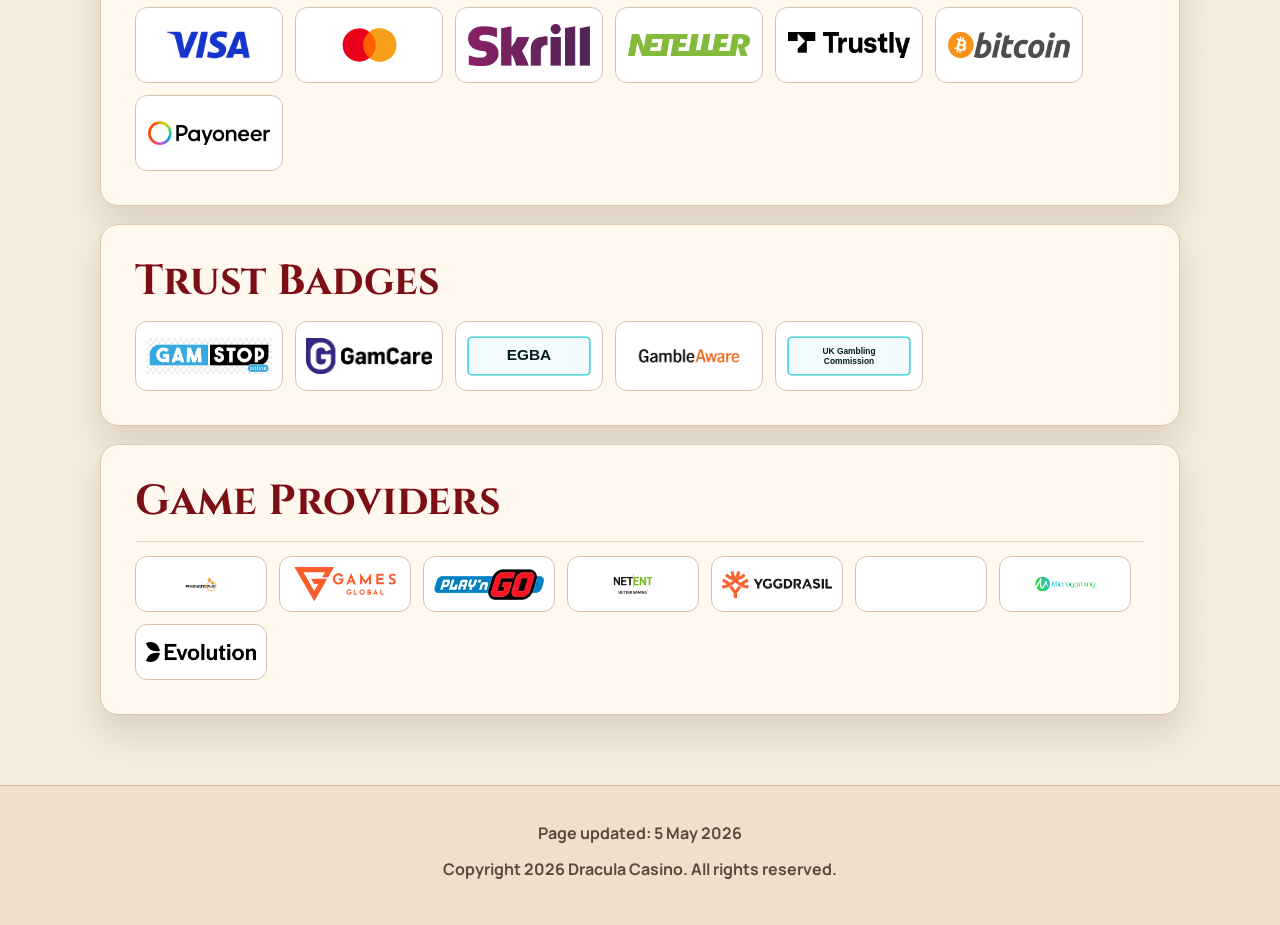
==== commit 8c7aba7b: "Improve mobile layout and add media sections" ====
--- a/index.html
+++ b/index.html
@@ -5,6 +5,9 @@
   <meta name="viewport" content="width=device-width, initial-scale=1.0">
   <title>Dracula Casino Official Site | Welcome Bonus & Online Casino Games</title>
   <meta name="description" content="Visit the official Dracula Casino homepage to explore welcome bonus offers, online slots, live dealer games, secure payment methods, mobile access and current promotions.">
+  <link rel="canonical" href="https://joefratergrimsby.co.uk/">
+  <link rel="alternate" hreflang="x-default" href="https://joefratergrimsby.co.uk/">
+  <link rel="alternate" hreflang="en-GB" href="https://draculacasino.eu.com/en-gb/">
   <link rel="icon" href="dracula casino images/favicon (6).ico">
   <link rel="stylesheet" href="styles.css">
 </head>
@@ -24,11 +27,12 @@
   </header>
 
   <main class="page-shell">
-    <section>
+<section>
   <h1 id="home">Dracula Casino Official Homepage</h1>
-  <figure class="inline-media hero-media"><img src="dracula casino images/dracula casino.webp" alt="Dracula Casino banner"></figure>
-  <p>Welcome to our Dracula Casino homepage, where a dark casino theme meets simple navigation, varied games and clear account tools. Our platform is designed for players who want quick access to slots, live tables, bonuses, payments and mobile play. We focus on making every visit smooth, organised and enjoyable from the first click.</p>
-</section>
+  <figure class="inline-media hero-media"><img src="dracula casino images/dracula casino.webp" alt="Dracula Casino banner"></figure>
+  <p>Welcome to our Dracula Casino homepage, where a dark casino theme meets simple navigation, varied games and clear account tools. Our platform is designed for players who want quick access to slots, live tables, bonuses, payments and mobile play. We focus on making every visit smooth, organised and enjoyable from the first click.</p>
+  <p class="play-here-wrap"><a class="play-here-btn" href="/go/">Play here</a></p>
+</section>
 
 
 <section>
@@ -376,6 +380,44 @@
     <p>Yes, responsible gaming tools may include account limits and controls designed to help players manage their activity.</p>
   </div>
 </section>
+    <section class="media-section" id="payment-media" aria-labelledby="payment-media-title">
+      <h2 id="payment-media-title">Payment Methods</h2>
+      <div class="media-grid payment-grid">
+        <img src="payment methods/visa-method.png" alt="Visa">
+        <img src="payment methods/mastercard-method.svg" alt="Mastercard">
+        <img src="payment methods/skrill-method.png" alt="Skrill">
+        <img src="payment methods/neteller-method.png" alt="Neteller">
+        <img src="payment methods/trustly-method.webp" alt="Trustly">
+        <img src="payment methods/bitcoin-method.png" alt="Bitcoin">
+        <img src="payment methods/payoneer-method.png" alt="Payoneer">
+      </div>
+    </section>
+
+    <section class="media-section" id="trust-media" aria-labelledby="trust-media-title">
+      <h2 id="trust-media-title">Trust Badges</h2>
+      <div class="media-grid trust-grid">
+        <a href="https://www.gamstop.co.uk/" target="_blank" rel="noopener noreferrer"><img src="trust badges/gamstop.png" alt="Gamstop"></a>
+        <a href="https://www.gamcare.org.uk/" target="_blank" rel="noopener noreferrer"><img src="trust badges/GamCare.png" alt="GamCare"></a>
+        <a href="https://www.egba.eu/" target="_blank" rel="noopener noreferrer"><img src="trust badges/egba.svg" alt="EGBA"></a>
+        <a href="https://www.begambleaware.org/" target="_blank" rel="noopener noreferrer"><img src="trust badges/gambleaware.png" alt="BeGambleAware"></a>
+        <a href="https://www.gamblingcommission.gov.uk/" target="_blank" rel="noopener noreferrer"><img src="trust badges/uk-gambling-commission.svg" alt="UK Gambling Commission"></a>
+      </div>
+    </section>
+
+    <section class="media-section" id="provider-media" aria-labelledby="provider-media-title">
+      <h2 id="provider-media-title">Game Providers</h2>
+      <div class="media-grid provider-grid">
+        <img src="providers/pragmatic-play-logo-png.png" alt="Pragmatic Play">
+        <img src="providers/Games-Global.svg" alt="Games Global">
+        <img src="providers/playngo.webp" alt="Play n GO">
+        <img src="providers/netentlogo.png" alt="NetEnt">
+        <img src="providers/Yggdrasil Gaming_Logo_1.png" alt="Yggdrasil">
+        <img src="providers/quickspin.png" alt="Quickspin">
+        <img src="providers/microgaming-logo.png" alt="Microgaming">
+        <img src="providers/evolution.png" alt="Evolution">
+      </div>
+    </section>
+
   </main>
 
   <footer class="site-footer">
--- a/styles.css
+++ b/styles.css
@@ -51,6 +51,29 @@
   font-weight: 800;
   text-decoration: none;
   box-shadow: 0 10px 22px rgba(123, 15, 21, 0.28);
+}
+.play-here-wrap { margin: 20px 0 0; }
+.play-here-btn {
+  min-height: 52px;
+  padding: 0 26px;
+  border-radius: 999px;
+  display: inline-flex;
+  align-items: center;
+  justify-content: center;
+  text-decoration: none;
+  text-transform: uppercase;
+  letter-spacing: 0.04em;
+  font-weight: 800;
+  color: #fff;
+  background: linear-gradient(140deg, #1d6660, #134742);
+  box-shadow: 0 10px 24px rgba(20, 71, 66, 0.36);
+  animation: pulse-play 1.7s ease-in-out infinite;
+}
+
+@keyframes pulse-play {
+  0% { transform: scale(1); box-shadow: 0 10px 24px rgba(20, 71, 66, 0.36); }
+  50% { transform: scale(1.03); box-shadow: 0 14px 34px rgba(20, 71, 66, 0.42); }
+  100% { transform: scale(1); box-shadow: 0 10px 24px rgba(20, 71, 66, 0.36); }
 }
 .page-shell {
   width: min(1080px, calc(100% - 28px));
@@ -112,10 +135,91 @@
 .faq-answer[hidden] { display: none; }
 .site-footer { padding: 26px 14px 34px; text-align: center; border-top: 1px solid #d4bea6; background: #f0dfcb; }
 .site-footer p { margin: 8px 0; color: #59493e; font-weight: 700; }
+
+.media-section h2 {
+  margin-bottom: 16px;
+}
+
+.media-grid {
+  display: flex;
+  flex-wrap: wrap;
+  gap: 12px;
+}
+
+.media-grid img {
+  display: block;
+  max-width: 100%;
+  object-fit: contain;
+}
+
+.payment-grid img {
+  width: 148px;
+  height: 76px;
+  padding: 12px;
+  border-radius: 12px;
+  border: 1px solid #d6c1ac;
+  background: #fff;
+}
+
+.trust-grid a {
+  width: 148px;
+  height: 70px;
+  display: inline-flex;
+  align-items: center;
+  justify-content: center;
+  padding: 10px;
+  border-radius: 12px;
+  border: 1px solid #d6c1ac;
+  background: #fff;
+}
+
+.trust-grid img {
+  max-height: 100%;
+}
+
+.provider-grid img {
+  width: 132px;
+  height: 56px;
+  padding: 10px;
+  border-radius: 12px;
+  border: 1px solid #d6c1ac;
+  background: #fff;
+}
+
 @media (max-width: 820px) {
   .site-header { grid-template-columns: auto auto; gap: 8px; min-height: 58px; padding: 10px 12px; }
   .brand img { width: 108px; }
   .top-nav { display: none; }
   .header-cta { min-height: 36px; font-size: 13px; padding: 0 12px; }
-  table { min-width: 560px; }
-}
+  .page-shell { width: calc(100% - 16px); margin: 16px auto 44px; gap: 12px; }
+  .page-shell > section { border-radius: 14px; padding: 16px; }
+  h1 { font-size: clamp(30px, 9vw, 48px); line-height: 1; }
+  h2 { font-size: clamp(24px, 6.6vw, 34px); }
+  h3 { font-size: clamp(19px, 5.2vw, 26px); }
+  p, li, td, th { line-height: 1.55; }
+  table {
+    min-width: 0;
+    display: block;
+    overflow-x: auto;
+    white-space: nowrap;
+    -webkit-overflow-scrolling: touch;
+  }
+  .play-here-btn { width: 100%; min-height: 48px; }
+  .payment-grid img,
+  .trust-grid a {
+    width: 132px;
+  }
+  .provider-grid img {
+    width: 118px;
+    height: 50px;
+  }
+}
+
+@media (max-width: 520px) {
+  .site-header { padding: 8px 10px; }
+  .brand img { width: 96px; }
+  .header-cta { min-height: 34px; font-size: 12px; padding: 0 10px; }
+  .page-shell { width: calc(100% - 12px); margin: 12px auto 34px; }
+  .inline-media { margin: 12px 0 14px; }
+  th, td { padding: 10px 10px; font-size: 13px; }
+}
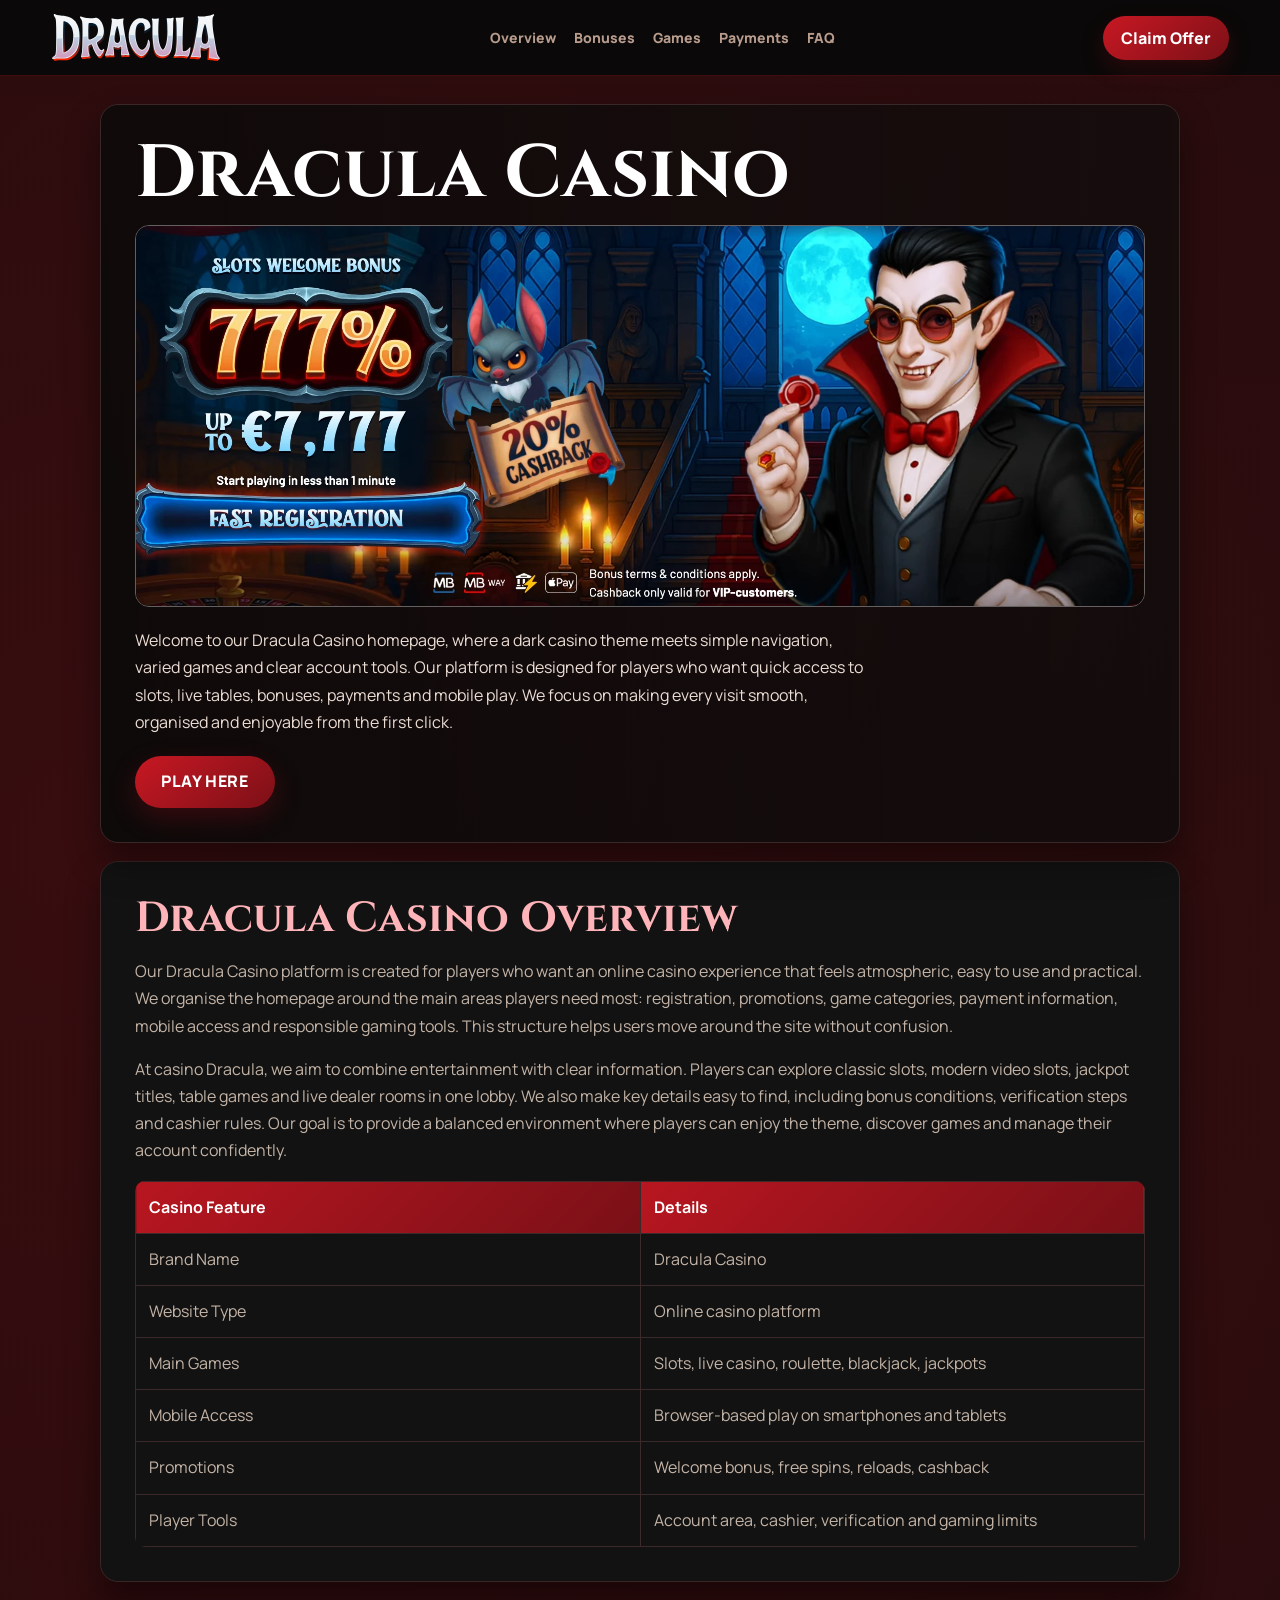
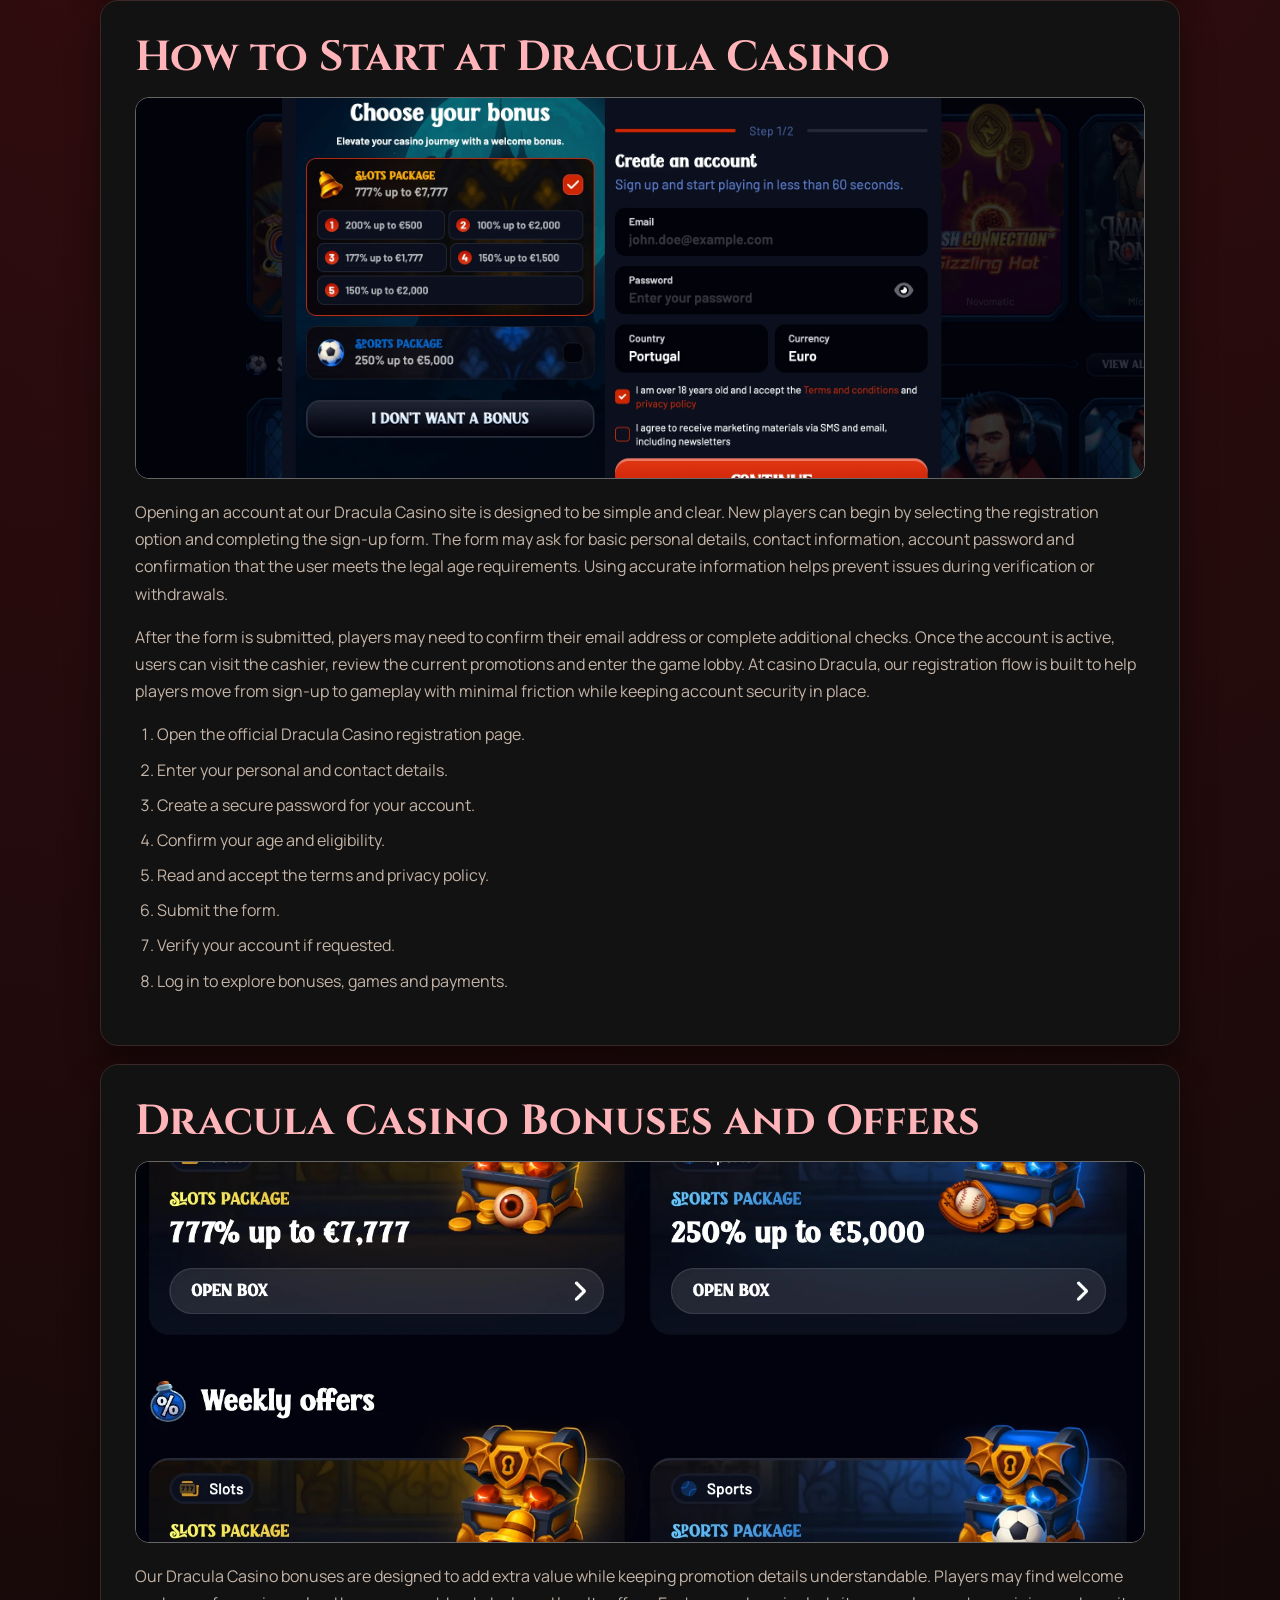
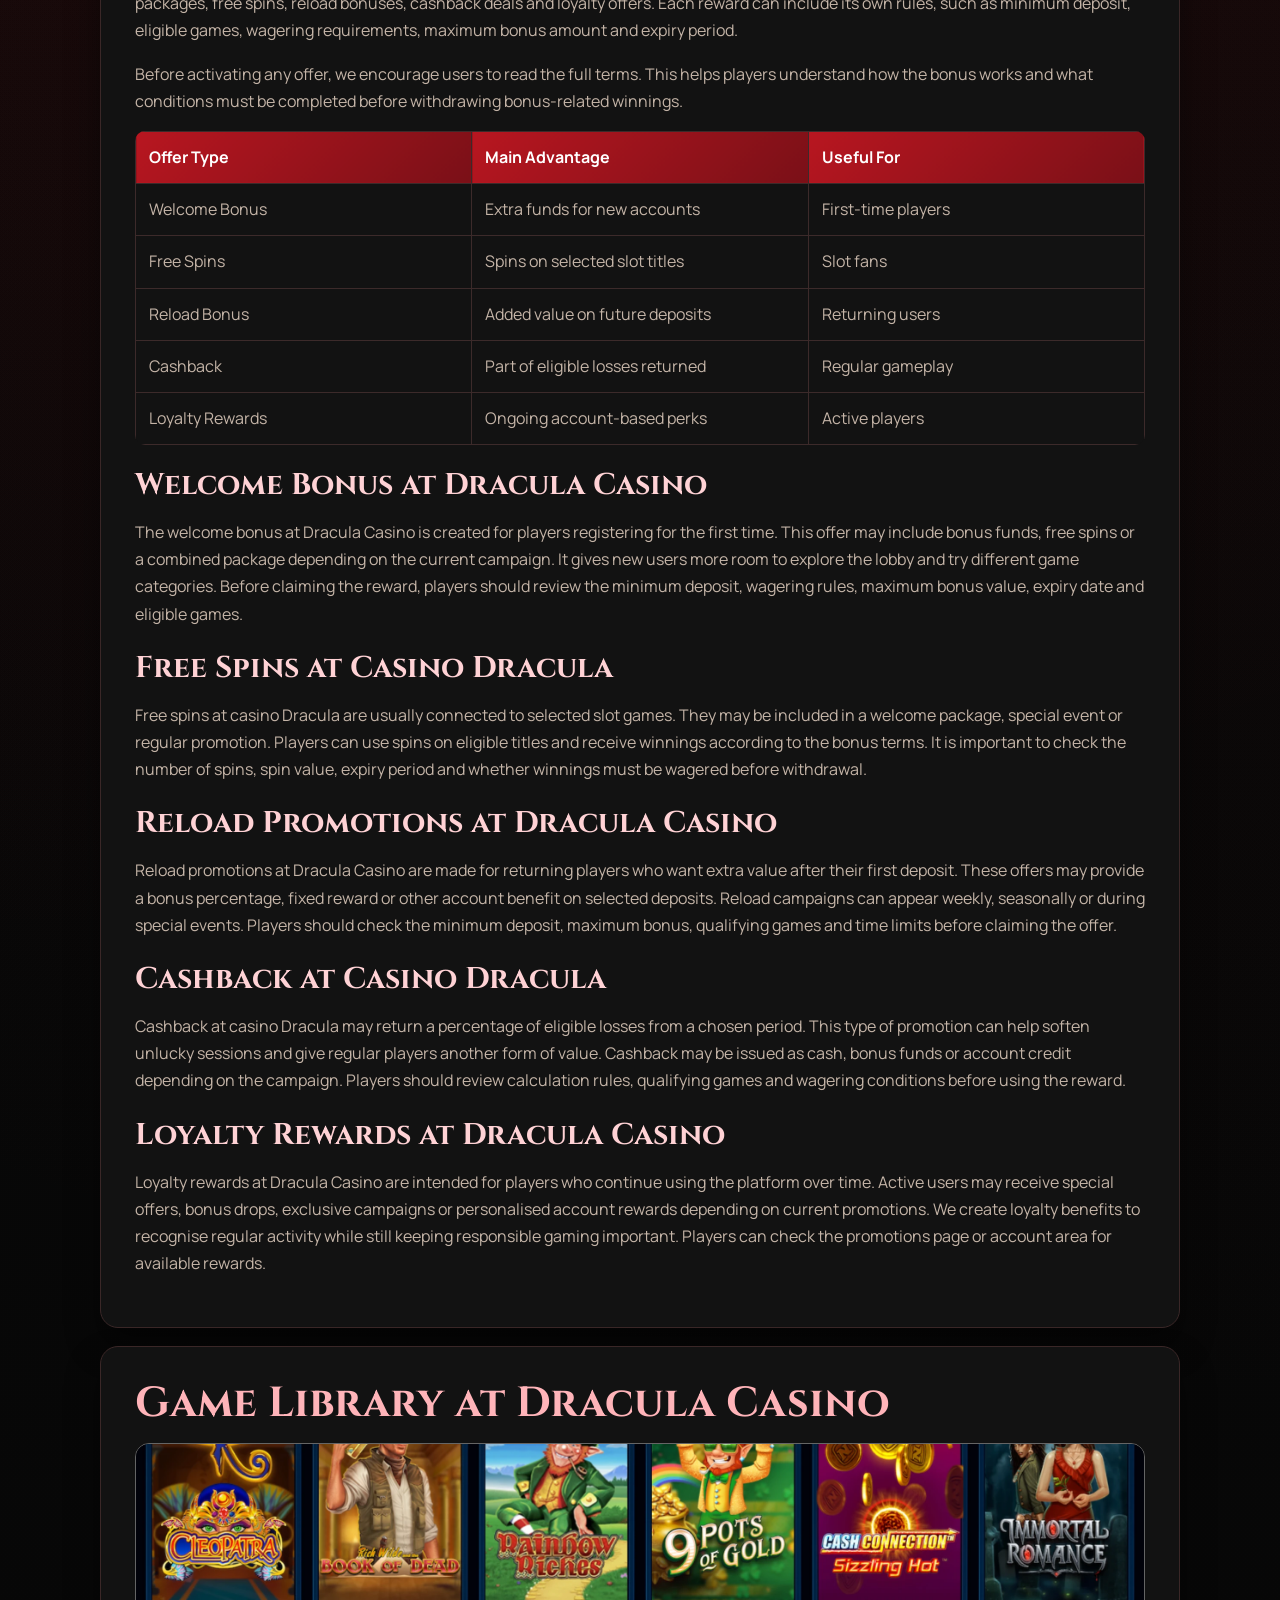
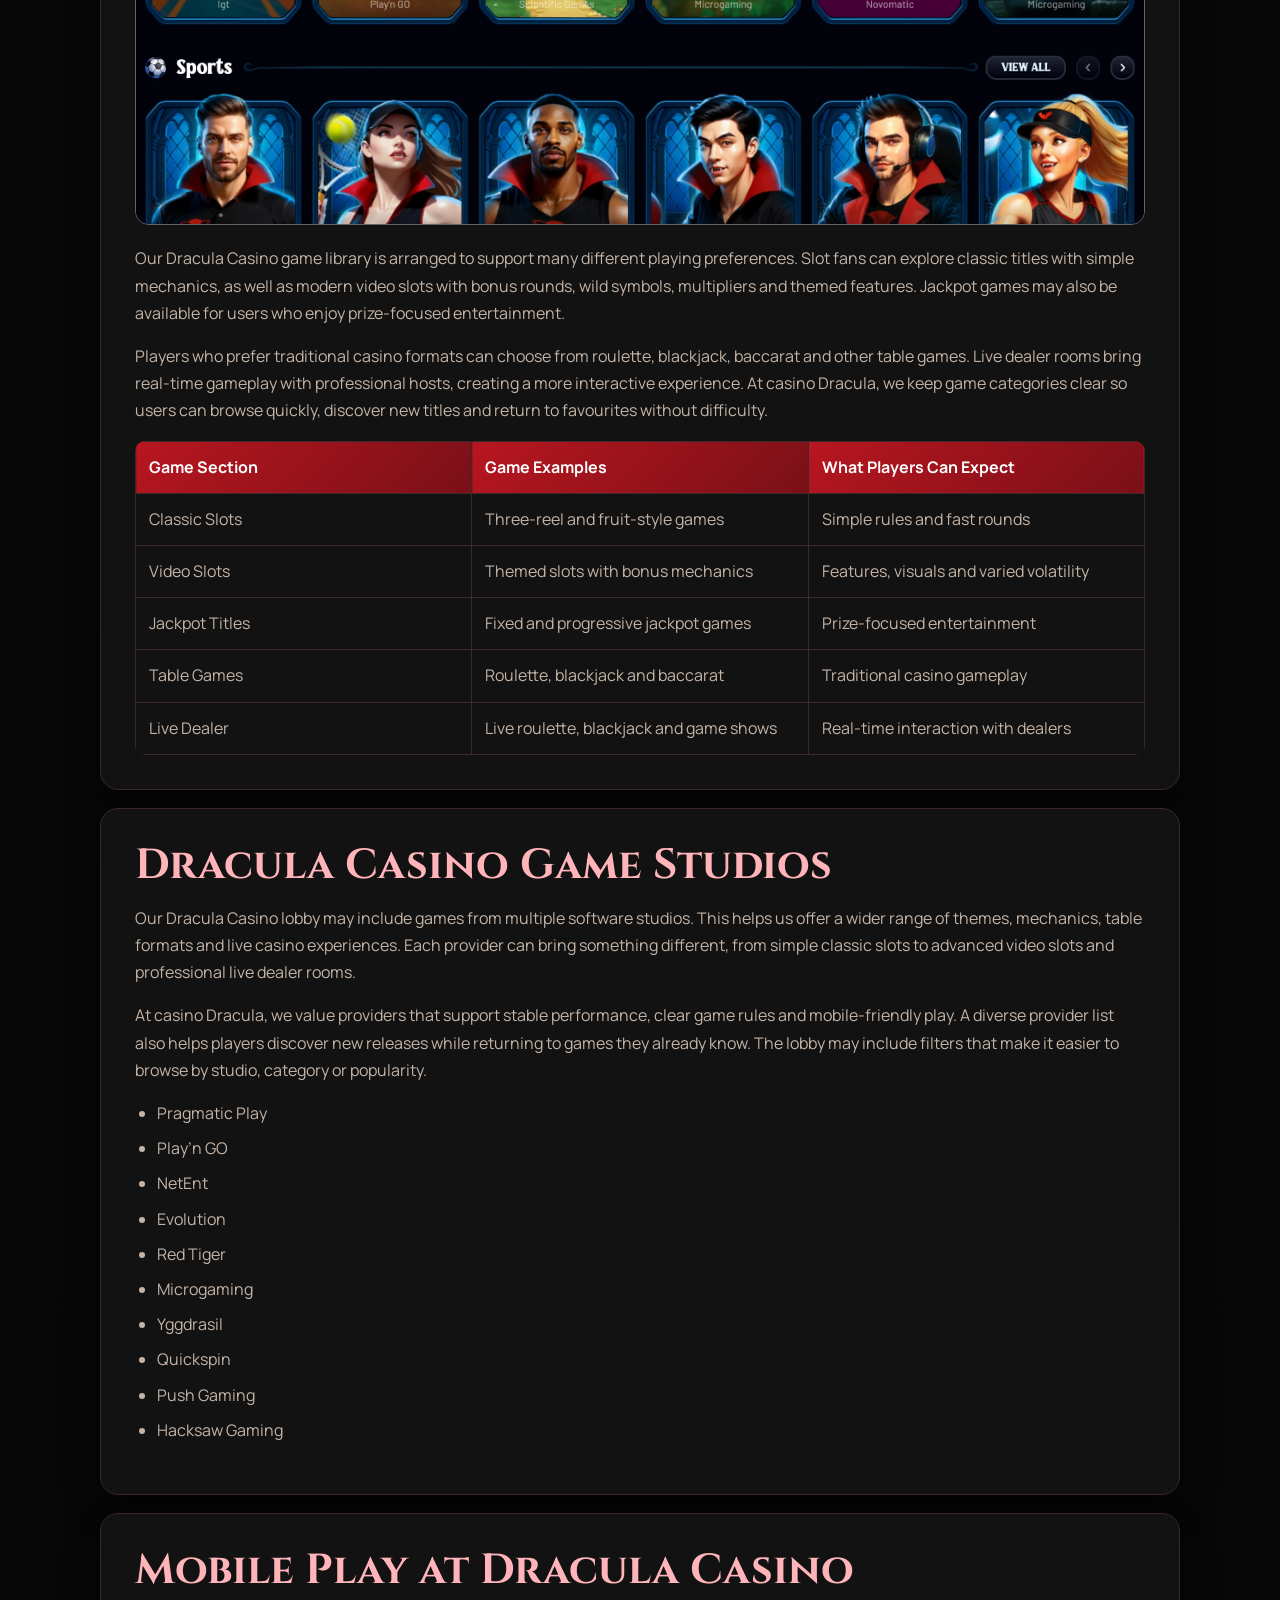
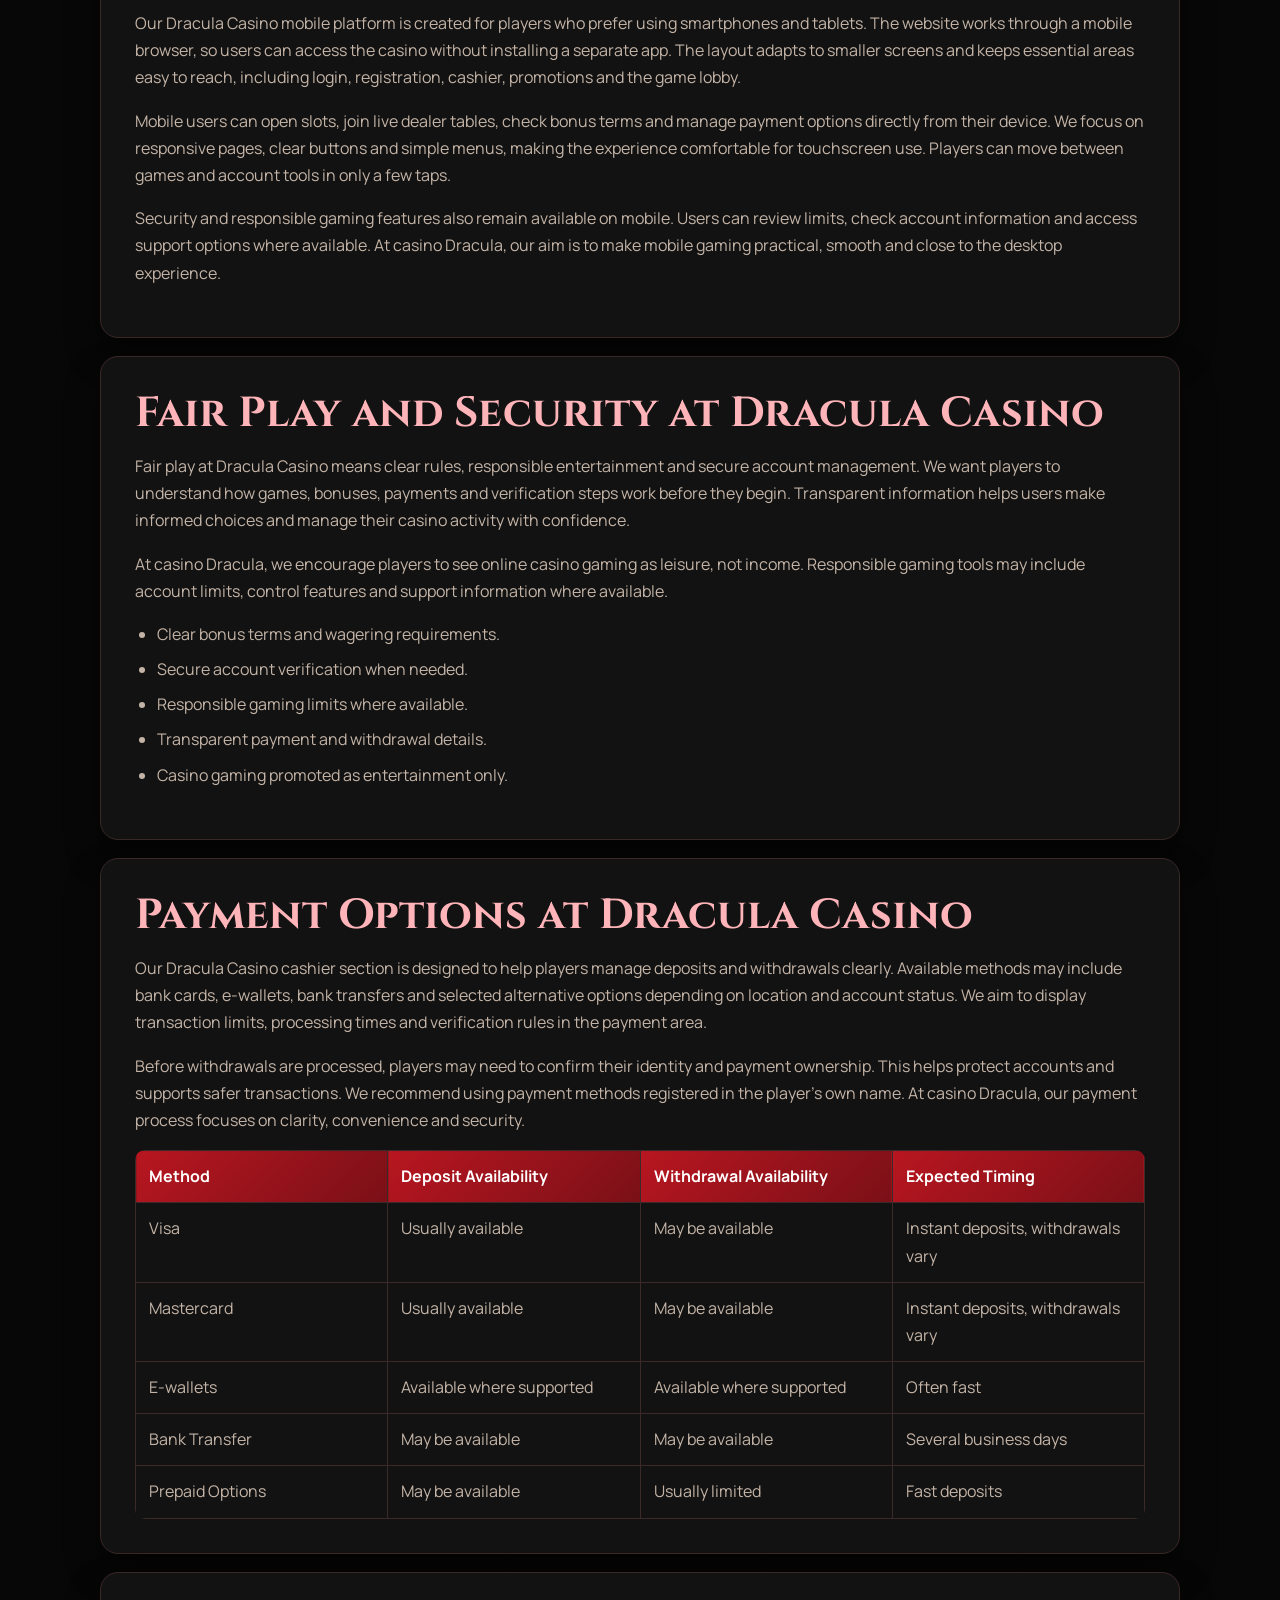
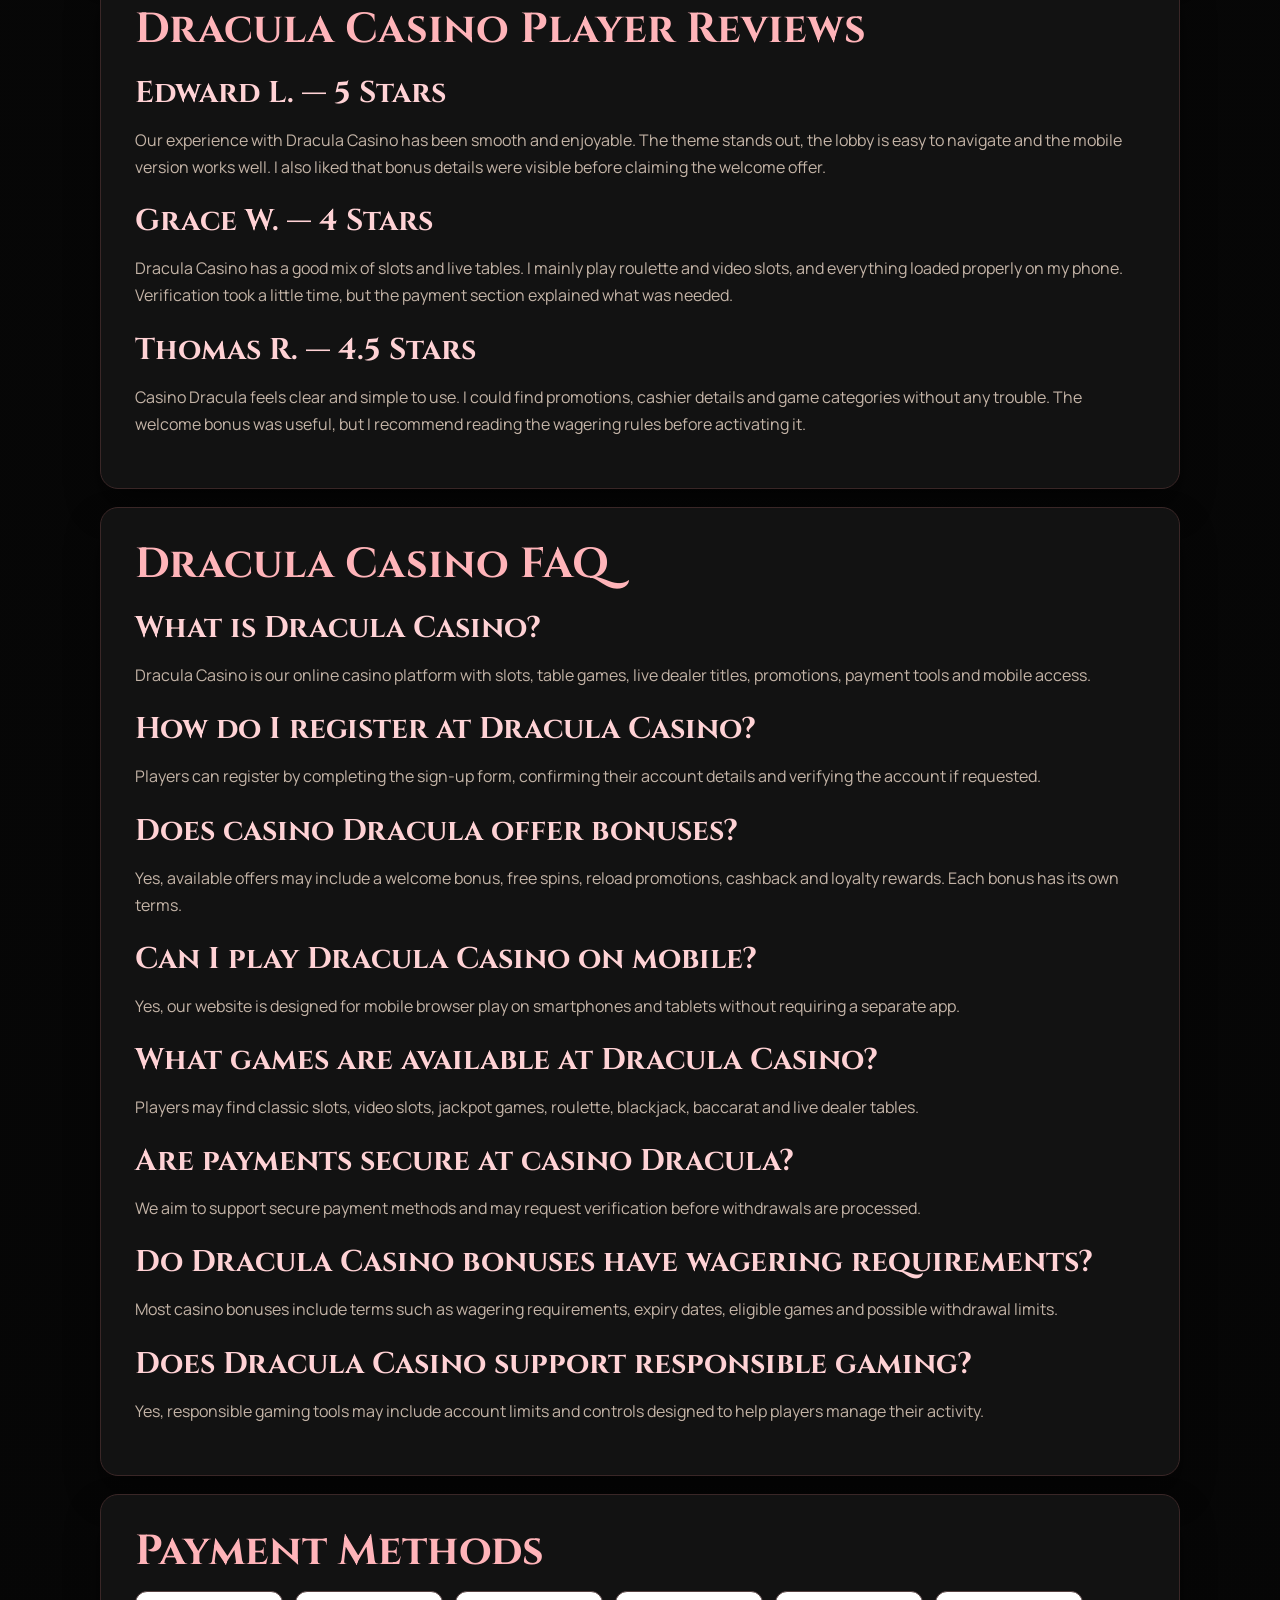
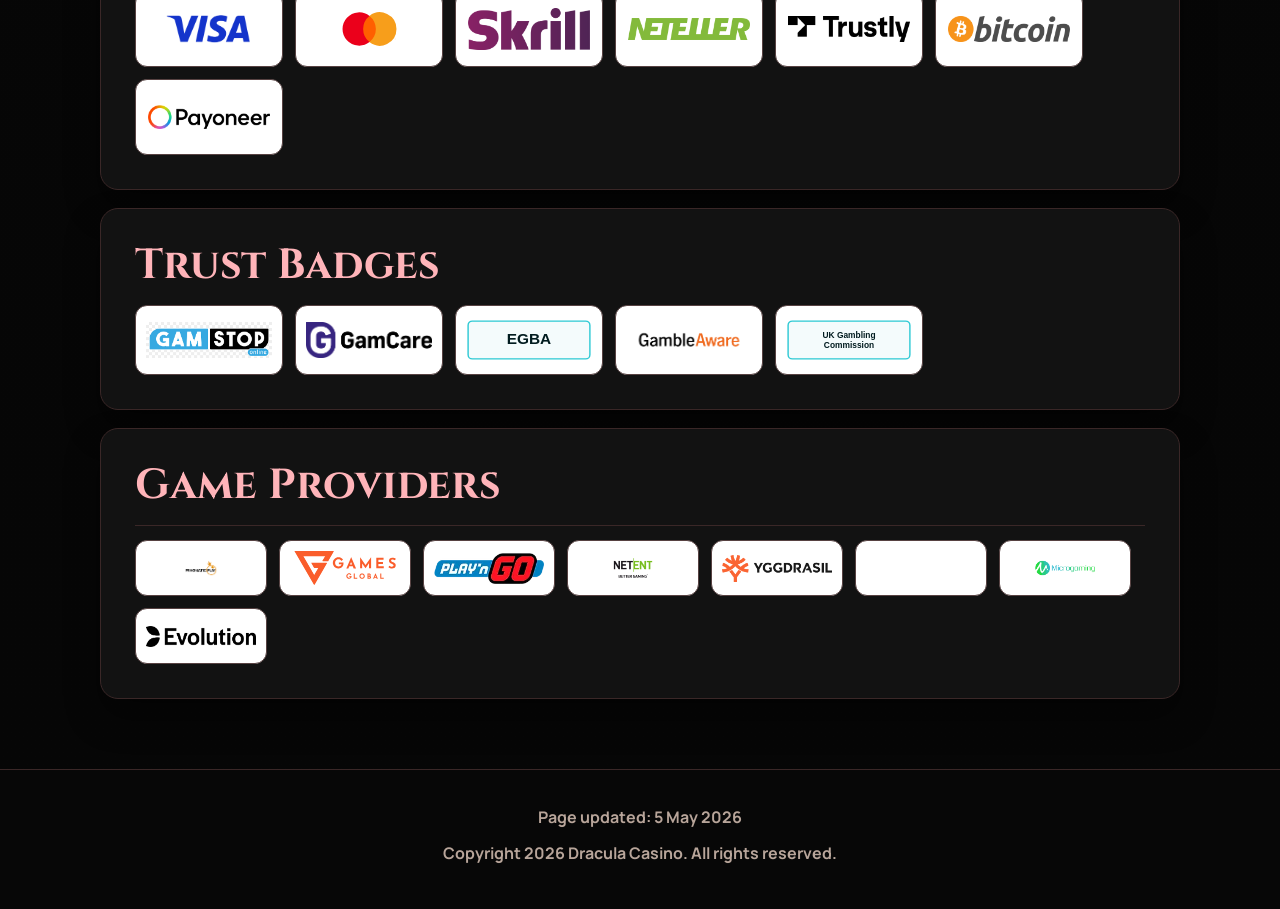
==== commit cca0682e: "Fix mobile layout and update hero heading" ====
--- a/index.html
+++ b/index.html
@@ -28,7 +28,7 @@
 
   <main class="page-shell">
 <section>
-  <h1 id="home">Dracula Casino Official Homepage</h1>
+  <h1 id="home">Dracula Casino</h1>
   <figure class="inline-media hero-media"><img src="dracula casino images/dracula casino.webp" alt="Dracula Casino banner"></figure>
   <p>Welcome to our Dracula Casino homepage, where a dark casino theme meets simple navigation, varied games and clear account tools. Our platform is designed for players who want quick access to slots, live tables, bonuses, payments and mobile play. We focus on making every visit smooth, organised and enjoyable from the first click.</p>
   <p class="play-here-wrap"><a class="play-here-btn" href="/go/">Play here</a></p>
--- a/styles.css
+++ b/styles.css
@@ -1,15 +1,15 @@
 @import url("https://fonts.googleapis.com/css2?family=Cinzel:wght@600;700;800&family=Manrope:wght@400;500;700;800&display=swap");
 :root {
-  --bg: #f6efe3;
-  --bg-soft: #fdf9f2;
-  --ink: #231810;
-  --muted: #5f4b3e;
-  --line: #dcc8b1;
-  --primary: #a6171f;
-  --primary-deep: #7b0f15;
-  --accent: #1d6660;
-  --card: #fff8ee;
-  --shadow: 0 18px 34px rgba(41, 20, 6, 0.12);
+  --bg: #070707;
+  --bg-soft: #121212;
+  --ink: #f0e8dd;
+  --muted: #c4b4a7;
+  --line: #3a2727;
+  --primary: #c81823;
+  --primary-deep: #7c1017;
+  --accent: #8c2121;
+  --card: #121212;
+  --shadow: 0 18px 34px rgba(0, 0, 0, 0.42);
 }
 * { box-sizing: border-box; }
 html { scroll-behavior: smooth; }
@@ -17,7 +17,12 @@
   margin: 0;
   color: var(--ink);
   font-family: "Manrope", "Segoe UI", sans-serif;
-  background: radial-gradient(circle at 6% 8%, rgba(166, 23, 31, 0.16), transparent 34%), radial-gradient(circle at 92% 12%, rgba(29, 102, 96, 0.14), transparent 36%), linear-gradient(180deg, #f3e6d5 0%, var(--bg) 48%, #f4ebdc 100%);
+  background: radial-gradient(circle at 6% 8%, rgba(200, 24, 35, 0.2), transparent 34%), radial-gradient(circle at 92% 12%, rgba(98, 20, 20, 0.18), transparent 36%), linear-gradient(180deg, #090909 0%, var(--bg) 48%, #060606 100%);
+}
+html,
+body {
+  max-width: 100%;
+  overflow-x: hidden;
 }
 img { display: block; max-width: 100%; }
 a { color: inherit; }
@@ -31,14 +36,14 @@
   align-items: center;
   gap: 20px;
   padding: 12px clamp(14px, 4vw, 52px);
-  border-bottom: 1px solid rgba(123, 15, 21, 0.18);
-  background: rgba(253, 249, 242, 0.94);
+  border-bottom: 1px solid rgba(200, 24, 35, 0.28);
+  background: rgba(9, 9, 9, 0.94);
   backdrop-filter: blur(10px);
 }
 .brand img { width: 170px; }
 .top-nav { display: flex; justify-content: center; flex-wrap: wrap; gap: 18px; }
-.top-nav a { text-decoration: none; font-weight: 800; font-size: 14px; color: var(--muted); }
-.top-nav a:hover { color: var(--primary); }
+.top-nav a { text-decoration: none; font-weight: 800; font-size: 14px; color: #b89c8d; }
+.top-nav a:hover { color: #fff; }
 .header-cta {
   min-height: 44px;
   padding: 0 18px;
@@ -51,6 +56,7 @@
   font-weight: 800;
   text-decoration: none;
   box-shadow: 0 10px 22px rgba(123, 15, 21, 0.28);
+  animation: pulse-cta 1.7s ease-in-out infinite;
 }
 .play-here-wrap { margin: 20px 0 0; }
 .play-here-btn {
@@ -65,15 +71,21 @@
   letter-spacing: 0.04em;
   font-weight: 800;
   color: #fff;
-  background: linear-gradient(140deg, #1d6660, #134742);
-  box-shadow: 0 10px 24px rgba(20, 71, 66, 0.36);
+  background: linear-gradient(140deg, var(--primary), var(--primary-deep));
+  box-shadow: 0 10px 24px rgba(123, 15, 21, 0.36);
   animation: pulse-play 1.7s ease-in-out infinite;
 }
 
 @keyframes pulse-play {
-  0% { transform: scale(1); box-shadow: 0 10px 24px rgba(20, 71, 66, 0.36); }
-  50% { transform: scale(1.03); box-shadow: 0 14px 34px rgba(20, 71, 66, 0.42); }
-  100% { transform: scale(1); box-shadow: 0 10px 24px rgba(20, 71, 66, 0.36); }
+  0% { transform: scale(1); box-shadow: 0 10px 24px rgba(123, 15, 21, 0.36); }
+  50% { transform: scale(1.03); box-shadow: 0 14px 34px rgba(123, 15, 21, 0.46); }
+  100% { transform: scale(1); box-shadow: 0 10px 24px rgba(123, 15, 21, 0.36); }
+}
+
+@keyframes pulse-cta {
+  0% { transform: scale(1); box-shadow: 0 10px 22px rgba(123, 15, 21, 0.28); }
+  50% { transform: scale(1.03); box-shadow: 0 14px 30px rgba(123, 15, 21, 0.44); }
+  100% { transform: scale(1); box-shadow: 0 10px 22px rgba(123, 15, 21, 0.28); }
 }
 .page-shell {
   width: min(1080px, calc(100% - 28px));
@@ -91,29 +103,48 @@
 .page-shell > section:first-child {
   position: relative;
   overflow: hidden;
-  background: linear-gradient(90deg, rgba(35, 24, 16, 0.75), rgba(35, 24, 16, 0.35)), linear-gradient(120deg, rgba(166, 23, 31, 0.24), rgba(29, 102, 96, 0.2)), var(--card);
+  background: linear-gradient(90deg, rgba(8, 8, 8, 0.86), rgba(8, 8, 8, 0.58)), linear-gradient(120deg, rgba(200, 24, 35, 0.24), rgba(90, 16, 16, 0.24)), var(--card);
   color: #fff;
 }
-.page-shell > section:first-child p { color: rgba(255, 243, 229, 0.92); max-width: 74ch; }
+.page-shell > section:first-child p { color: rgba(255, 240, 230, 0.92); max-width: 74ch; }
 h1, h2, h3 { font-family: "Cinzel", Georgia, serif; letter-spacing: 0; }
 h1 { margin: 0 0 16px; line-height: 0.95; font-size: clamp(34px, 7vw, 74px); }
-h2 { margin: 0 0 14px; color: var(--primary-deep); line-height: 1.1; font-size: clamp(25px, 4.4vw, 42px); }
-h3 { margin: 22px 0 10px; color: #15534f; line-height: 1.2; font-size: clamp(20px, 3.4vw, 30px); }
+h2 { margin: 0 0 14px; color: #ffb4b9; line-height: 1.1; font-size: clamp(25px, 4.4vw, 42px); }
+h3 { margin: 22px 0 10px; color: #ffd2d5; line-height: 1.2; font-size: clamp(20px, 3.4vw, 30px); }
 p, li, td, th { color: var(--muted); line-height: 1.7; }
+p,
+li,
+td,
+th,
+h1,
+h2,
+h3 {
+  overflow-wrap: anywhere;
+  word-break: normal;
+}
 .page-shell > section:first-child h1,
 .page-shell > section:first-child h2,
 .page-shell > section:first-child h3 { color: #fff; }
 .inline-media { margin: 16px 0 20px; border-radius: 14px; overflow: hidden; border: 1px solid rgba(255, 255, 255, 0.35); }
 .inline-media img { width: 100%; max-height: 380px; object-fit: cover; }
 .hero-media { margin-top: 8px; }
-table { width: 100%; border-collapse: collapse; margin-top: 16px; min-width: 640px; background: var(--bg-soft); }
-th, td { text-align: left; vertical-align: top; border: 1px solid #d4bea6; padding: 12px 13px; }
-th { color: #fff; background: linear-gradient(135deg, #9f1a23, #7a1017); }
+table {
+  width: 100%;
+  border-collapse: collapse;
+  margin-top: 16px;
+  min-width: 0;
+  table-layout: fixed;
+  background: var(--bg-soft);
+  border-radius: 10px;
+  overflow: hidden;
+}
+th, td { text-align: left; vertical-align: top; border: 1px solid #3c2a2a; padding: 12px 13px; }
+th { color: #fff; background: linear-gradient(135deg, #b81620, #7a1017); }
 ul, ol { padding-left: 22px; }
 li + li { margin-top: 8px; }
 .page-shell section:nth-last-child(2) article,
-.page-shell section:last-child > div { border-top: 1px solid #e3d2bf; margin-top: 14px; padding-top: 14px; }
-.faq-item { border-top: 1px solid #e3d2bf; padding-top: 14px; margin-top: 14px; }
+.page-shell section:last-child > div { border-top: 1px solid #3a2727; margin-top: 14px; padding-top: 14px; }
+.faq-item { border-top: 1px solid #3a2727; padding-top: 14px; margin-top: 14px; }
 .faq-question {
   width: 100%;
   border: 0;
@@ -130,11 +161,11 @@
   gap: 12px;
   padding: 0;
 }
-.faq-question span:last-child { width: 28px; height: 28px; border-radius: 50%; display: inline-flex; align-items: center; justify-content: center; color: #fff; background: var(--accent); font-weight: 900; }
+.faq-question span:last-child { width: 28px; height: 28px; border-radius: 50%; display: inline-flex; align-items: center; justify-content: center; color: #fff; background: #9e1b25; font-weight: 900; }
 .faq-answer { margin-top: 10px; }
 .faq-answer[hidden] { display: none; }
-.site-footer { padding: 26px 14px 34px; text-align: center; border-top: 1px solid #d4bea6; background: #f0dfcb; }
-.site-footer p { margin: 8px 0; color: #59493e; font-weight: 700; }
+.site-footer { padding: 26px 14px 34px; text-align: center; border-top: 1px solid #3a2727; background: #070707; }
+.site-footer p { margin: 8px 0; color: #b8a59a; font-weight: 700; }
 
 .media-section h2 {
   margin-bottom: 16px;
@@ -157,7 +188,7 @@
   height: 76px;
   padding: 12px;
   border-radius: 12px;
-  border: 1px solid #d6c1ac;
+  border: 1px solid #574242;
   background: #fff;
 }
 
@@ -169,7 +200,7 @@
   justify-content: center;
   padding: 10px;
   border-radius: 12px;
-  border: 1px solid #d6c1ac;
+  border: 1px solid #574242;
   background: #fff;
 }
 
@@ -182,29 +213,79 @@
   height: 56px;
   padding: 10px;
   border-radius: 12px;
-  border: 1px solid #d6c1ac;
+  border: 1px solid #574242;
   background: #fff;
 }
 
 @media (max-width: 820px) {
-  .site-header { grid-template-columns: auto auto; gap: 8px; min-height: 58px; padding: 10px 12px; }
+  .site-header {
+    grid-template-columns: minmax(0, 1fr) auto;
+    gap: 8px;
+    min-height: 58px;
+    padding: 10px 12px;
+  }
   .brand img { width: 108px; }
   .top-nav { display: none; }
-  .header-cta { min-height: 36px; font-size: 13px; padding: 0 12px; }
+  .header-cta { min-height: 36px; font-size: 13px; padding: 0 12px; white-space: nowrap; }
   .page-shell { width: calc(100% - 16px); margin: 16px auto 44px; gap: 12px; }
   .page-shell > section { border-radius: 14px; padding: 16px; }
   h1 { font-size: clamp(30px, 9vw, 48px); line-height: 1; }
   h2 { font-size: clamp(24px, 6.6vw, 34px); }
   h3 { font-size: clamp(19px, 5.2vw, 26px); }
   p, li, td, th { line-height: 1.55; }
+  table,
+  thead,
+  tbody,
+  tr,
+  th,
+  td {
+    display: block;
+    width: 100%;
+  }
   table {
+    border: 0;
+    background: transparent;
+  }
+  thead {
+    display: none;
+  }
+  tbody {
+    display: grid;
+    gap: 10px;
+  }
+  tr {
+    border: 1px solid #3c2a2a;
+    border-radius: 10px;
+    background: #141414;
+    overflow: hidden;
+  }
+  td {
+    border: 0;
+    border-top: 1px solid #2f2222;
+    padding: 10px 10px 10px 42%;
     min-width: 0;
-    display: block;
-    overflow-x: auto;
-    white-space: nowrap;
-    -webkit-overflow-scrolling: touch;
+    position: relative;
+    white-space: normal;
+    font-size: 13px;
+    line-height: 1.45;
+    text-align: left;
+  }
+  tr td:first-child {
+    border-top: 0;
+  }
+  td::before {
+    content: attr(data-label);
+    position: absolute;
+    top: 10px;
+    left: 10px;
+    width: calc(42% - 14px);
+    color: #f3c5c8;
+    font-weight: 800;
+    font-size: 12px;
+    line-height: 1.35;
   }
   .play-here-btn { width: 100%; min-height: 48px; }
+  .media-grid { justify-content: center; }
   .payment-grid img,
   .trust-grid a {
     width: 132px;
@@ -218,8 +299,26 @@
 @media (max-width: 520px) {
   .site-header { padding: 8px 10px; }
   .brand img { width: 96px; }
-  .header-cta { min-height: 34px; font-size: 12px; padding: 0 10px; }
+  .header-cta { min-height: 34px; font-size: 11px; padding: 0 9px; }
   .page-shell { width: calc(100% - 12px); margin: 12px auto 34px; }
   .inline-media { margin: 12px 0 14px; }
-  th, td { padding: 10px 10px; font-size: 13px; }
-}
+  td {
+    padding: 9px 9px 9px 44%;
+    font-size: 12px;
+  }
+  td::before {
+    width: calc(44% - 12px);
+    left: 9px;
+    top: 9px;
+    font-size: 11px;
+  }
+  .payment-grid img,
+  .trust-grid a {
+    width: 122px;
+    height: 62px;
+  }
+  .provider-grid img {
+    width: 108px;
+    height: 46px;
+  }
+}
